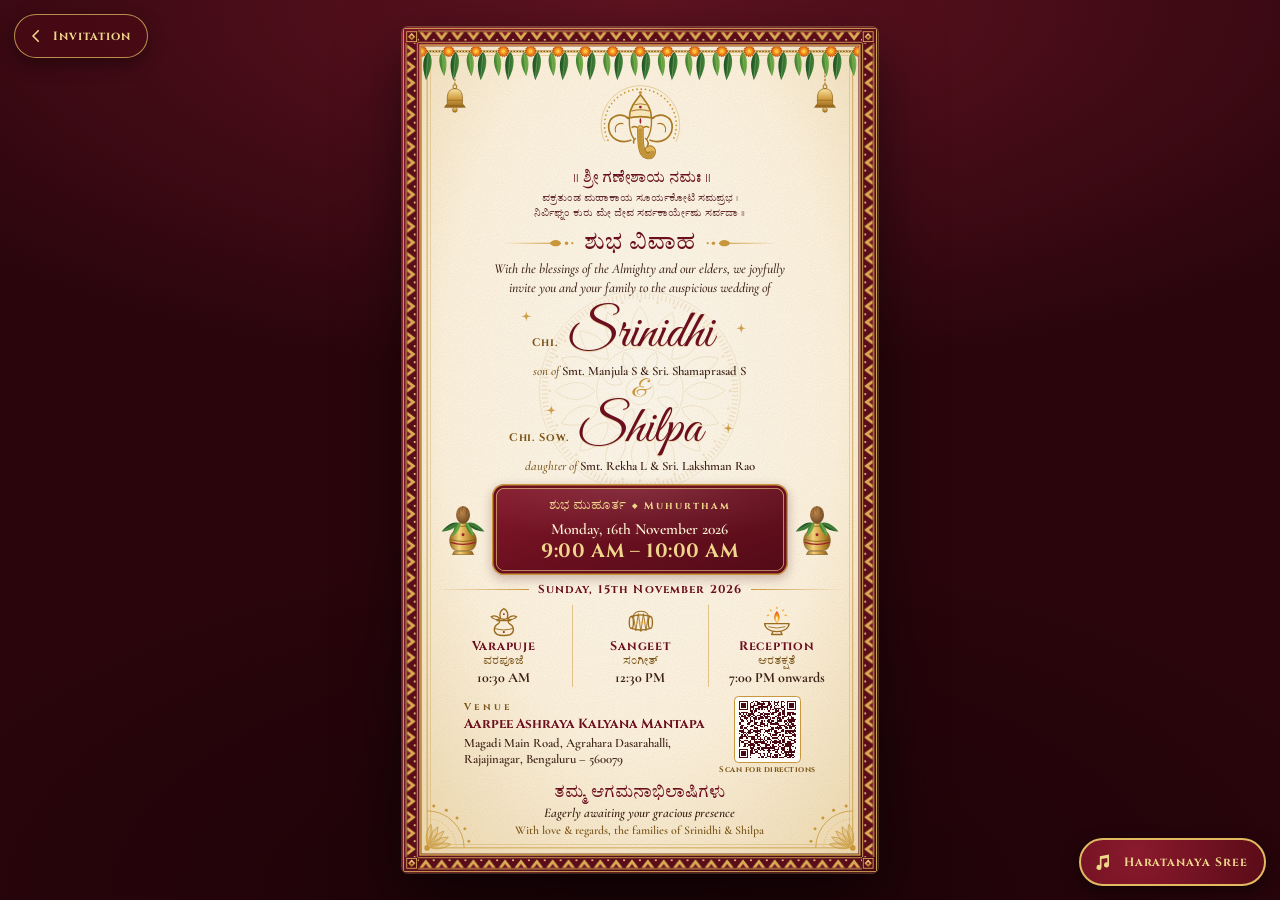
==== card.html @ bb2f0075 "Add public-domain veena background music (Haratanaya Sree) Play Haratanaya Sree (raga Nata), compose" ====
<!DOCTYPE html>
<html lang="en">
<head>
<meta charset="utf-8">
<meta name="viewport" content="width=device-width, initial-scale=1, viewport-fit=cover">
<title>Srinidhi &amp; Shilpa · Wedding Invitation · 16th November 2026</title>
<meta name="description" content="With joy we invite you to the wedding of Srinidhi &amp; Shilpa. Muhurtham: Monday, 16th November 2026, 9:00 AM – 10:00 AM at Aarpee Ashraya Kalyana Mantapa, Rajajinagar, Bengaluru.">
<meta property="og:title" content="Srinidhi &amp; Shilpa · Wedding Invitation">
<meta property="og:description" content="Muhurtham: Monday, 16th November 2026, 9:00 AM – 10:00 AM · Aarpee Ashraya Kalyana Mantapa, Bengaluru">
<meta name="theme-color" content="#4A0A14">
<link rel="preconnect" href="https://fonts.googleapis.com">
<link rel="preconnect" href="https://fonts.gstatic.com" crossorigin>
<link rel="stylesheet" href="https://fonts.googleapis.com/css2?family=Cinzel:wght@500;700&amp;family=Cormorant+Garamond:ital,wght@0,500;0,600;0,700;1,500;1,600&amp;family=Great+Vibes&amp;family=Tiro+Kannada&amp;display=swap">
<script>if (/[?&]export(?:[=&]|$)/.test(location.search)) document.documentElement.classList.add('export');</script>
<style>
:root {
  --maroon: #6B0F1F;
  --maroon-deep: #4A0A14;
  --gold: #C9973A;
  --gold-deep: #7A5418;
  --gold-light: #F0D58C;
  --turmeric: #E8A317;
  --marigold: #EE7F1A;
  --leaf: #2F6B2F;
  --ivory: #FFF8EA;
  --sandal: #F3E2BF;
  --ink: #3B1F14;
  --f-names: "Great Vibes", "Segoe Script", cursive;
  --f-caps: "Cinzel", "Trajan Pro", Georgia, serif;
  --f-body: "Cormorant Garamond", Garamond, Georgia, serif;
  --f-kn: "Tiro Kannada", "Noto Serif Kannada", "Nirmala UI", Tunga, serif;
  /* One artboard unit. The card is designed at 540 x 960 units; cqw resolves against .card. */
  --u: calc(100cqw / 540);
}

*, *::before, *::after { box-sizing: border-box; margin: 0; padding: 0; }

html { background: #2A050C; }

body {
  min-height: 100vh;
  min-height: 100dvh;
  display: grid;
  place-items: center;
  padding: 3vmin;
  background:
    radial-gradient(110% 65% at 50% 0%, rgba(140, 30, 50, .55), transparent 65%),
    radial-gradient(90% 60% at 50% 100%, rgba(20, 2, 6, .7), transparent 70%),
    #2A050C;
  font-family: var(--f-body);
  color: var(--ink);
  -webkit-font-smoothing: antialiased;
  text-rendering: optimizeLegibility;
}

/* Shared SVG defs. Not display:none, which would break gradients and patterns. */
.sprite { position: absolute; width: 0; height: 0; overflow: hidden; }

.card {
  position: relative;
  width: min(600px, 94vw, calc((100vh - 6vmin) * 9 / 16));
  aspect-ratio: 9 / 16;
  container-type: inline-size;
  overflow: hidden;
  border-radius: 6px;
  background: var(--maroon-deep);
  box-shadow: 0 2.5vmin 7vmin rgba(0, 0, 0, .55), 0 0 0 1px rgba(240, 213, 140, .3);
  -webkit-print-color-adjust: exact;
  print-color-adjust: exact;
}
@supports (height: 100dvh) {
  .card { width: min(600px, 94vw, calc((100dvh - 6vmin) * 9 / 16)); }
}

.frame, .deco, .petals { position: absolute; inset: 0; width: 100%; height: 100%; pointer-events: none; }
.frame, .deco { display: block; }

.content {
  position: absolute;
  inset: calc(66 * var(--u)) calc(38 * var(--u)) calc(40 * var(--u));
  display: flex;
  flex-direction: column;
  align-items: center;
  justify-content: space-between;
  text-align: center;
}
.content > * { width: 100%; }
.kn { font-family: var(--f-kn); font-weight: 400; }

/* 1. Invocation */
.ganesha { display: block; width: calc(94 * var(--u)); height: calc(94 * var(--u)); margin: 0 auto; overflow: visible; }
.invoke { font-size: calc(16.5 * var(--u)); line-height: 1.25; color: var(--maroon); margin-top: calc(2 * var(--u)); }
.shloka { font-size: calc(11 * var(--u)); line-height: 1.55; color: var(--maroon-deep); opacity: .85; margin-top: calc(3 * var(--u)); }

/* 2. Title and lead */
.title { display: flex; align-items: center; justify-content: center; gap: calc(10 * var(--u)); font-size: calc(25 * var(--u)); line-height: 1.3; color: var(--maroon); }
.title svg { flex: none; width: calc(84 * var(--u)); height: calc(14 * var(--u)); }
.title svg:last-child { transform: scaleX(-1); }
.lead { font-style: italic; font-weight: 500; font-size: calc(15.5 * var(--u)); line-height: 1.38; max-width: calc(430 * var(--u)); margin: calc(3 * var(--u)) auto 0; text-wrap: balance; }

/* 3. Couple */
.couple { position: relative; padding: calc(2 * var(--u)) 0; }
.mandala { position: absolute; left: 50%; top: 50%; width: calc(236 * var(--u)); height: calc(236 * var(--u)); margin: calc(-118 * var(--u)) 0 0 calc(-118 * var(--u)); opacity: .17; pointer-events: none; }
.names { position: relative; font-family: var(--f-names); font-weight: 400; color: var(--maroon); line-height: 1; }
.names .person { display: block; }
/* Honorific | name | empty column, so each name stays on the card's centre axis */
.names .name-row { display: grid; grid-template-columns: 1fr auto 1fr; align-items: baseline; column-gap: calc(10 * var(--u)); }
.names .hon { justify-self: end; font-family: var(--f-caps); font-weight: 700; font-size: calc(12.5 * var(--u)); letter-spacing: .08em; color: var(--gold-deep); white-space: nowrap; }
.names .name { font-size: calc(60 * var(--u)); text-shadow: 0 calc(1.5 * var(--u)) 0 rgba(201, 151, 58, .35); }
.names .parents { display: block; margin-top: calc(2 * var(--u)); font-family: var(--f-body); font-weight: 600; font-size: calc(14.5 * var(--u)); line-height: 1.3; color: var(--ink); }
.names .rel { font-style: italic; font-weight: 500; color: var(--gold-deep); }
.names .amp { display: block; font-size: calc(30 * var(--u)); line-height: .9; color: var(--gold); }
.sparkle { position: absolute; width: calc(12 * var(--u)); height: calc(12 * var(--u)); fill: var(--gold); opacity: .9; }

/* 4. Muhurtham */
.muhurtham { display: flex; align-items: center; justify-content: center; gap: calc(8 * var(--u)); }
.kalasha { flex: none; width: calc(50 * var(--u)); height: calc(67 * var(--u)); }
.plaque {
  flex: 0 1 calc(336 * var(--u));
  padding: calc(12 * var(--u)) calc(14 * var(--u)) calc(13 * var(--u));
  border-radius: calc(14 * var(--u));
  color: #FFF3D6;
  background:
    radial-gradient(120% 120% at 50% 0%, rgba(255, 255, 255, .12), transparent 55%),
    linear-gradient(160deg, #861A2D, var(--maroon) 45%, #520B17);
  box-shadow:
    inset 0 0 0 calc(1.6 * var(--u)) var(--gold),
    inset 0 0 0 calc(4.5 * var(--u)) var(--maroon),
    inset 0 0 0 calc(5.4 * var(--u)) rgba(240, 213, 140, .8),
    0 calc(4 * var(--u)) calc(12 * var(--u)) rgba(74, 10, 20, .28);
}
.plaque-label { display: flex; align-items: center; justify-content: center; gap: calc(8 * var(--u)); font-family: var(--f-caps); font-weight: 700; font-size: calc(11.5 * var(--u)); letter-spacing: .2em; color: var(--gold-light); }
.plaque-label .kn { font-size: calc(14 * var(--u)); letter-spacing: 0; }
.plaque-label .dot { width: calc(4 * var(--u)); height: calc(4 * var(--u)); background: var(--gold-light); transform: rotate(45deg); }
.plaque-date { font-weight: 600; font-size: calc(17.5 * var(--u)); line-height: 1.2; margin-top: calc(4 * var(--u)); }
.plaque-time { font-family: var(--f-caps); font-weight: 700; font-size: calc(22 * var(--u)); line-height: 1.2; letter-spacing: .03em; color: var(--gold-light); margin-top: calc(1 * var(--u)); }

/* 5. Events on 15th */
.events-date { display: flex; align-items: center; gap: calc(10 * var(--u)); font-family: var(--f-caps); font-weight: 700; font-size: calc(13 * var(--u)); line-height: 1.2; letter-spacing: .1em; color: var(--maroon); }
.events-date::before, .events-date::after { content: ""; flex: 1; height: calc(1 * var(--u)); background: linear-gradient(90deg, transparent, var(--gold)); }
.events-date::after { background: linear-gradient(270deg, transparent, var(--gold)); }
.event-list { list-style: none; display: grid; grid-template-columns: repeat(3, 1fr); margin-top: calc(9 * var(--u)); }
.event { display: flex; flex-direction: column; align-items: center; padding: 0 calc(4 * var(--u)); }
.event + .event { border-left: calc(1 * var(--u)) solid rgba(201, 151, 58, .5); }
.event-icon { width: calc(36 * var(--u)); height: calc(36 * var(--u)); overflow: visible; }
.event-name { font-family: var(--f-caps); font-weight: 700; font-size: calc(14 * var(--u)); line-height: 1.2; letter-spacing: .06em; color: var(--maroon); margin-top: calc(4 * var(--u)); }
.event-kn { font-size: calc(12.5 * var(--u)); line-height: 1.35; color: var(--gold-deep); }
.event-time { font-weight: 700; font-size: calc(16 * var(--u)); line-height: 1.2; color: var(--ink); margin-top: calc(1 * var(--u)); }

/* 6. Venue */
.venue { display: flex; align-items: center; justify-content: center; gap: calc(16 * var(--u)); text-align: left; }
.venue-label { font-family: var(--f-caps); font-weight: 700; font-size: calc(11 * var(--u)); line-height: 1.2; letter-spacing: .32em; color: var(--gold-deep); }
.venue-name { font-family: var(--f-caps); font-weight: 700; font-size: calc(15 * var(--u)); line-height: 1.25; color: var(--maroon); margin-top: calc(3 * var(--u)); }
.venue-address { font-style: normal; font-weight: 600; font-size: calc(14.5 * var(--u)); line-height: 1.32; margin-top: calc(2 * var(--u)); }
.qr { flex: none; display: flex; flex-direction: column; align-items: center; gap: calc(3 * var(--u)); color: var(--gold-deep); text-decoration: none; }
.qr svg { display: block; width: calc(76 * var(--u)); height: calc(76 * var(--u)); padding: calc(4 * var(--u)); background: #FFFDF8; border: calc(1.2 * var(--u)) solid var(--gold); border-radius: calc(5 * var(--u)); }
.qr span { font-family: var(--f-caps); font-weight: 700; font-size: calc(9 * var(--u)); line-height: 1.2; letter-spacing: .06em; }
.qr:focus-visible { outline: calc(2 * var(--u)) solid var(--maroon); outline-offset: calc(3 * var(--u)); border-radius: calc(4 * var(--u)); }

/* 7. Closing */
.closing .kn { font-size: calc(18 * var(--u)); line-height: 1.3; color: var(--maroon); }
.closing .await { font-style: italic; font-weight: 600; font-size: calc(15 * var(--u)); line-height: 1.25; margin-top: calc(1 * var(--u)); }
.closing .from { font-weight: 600; font-size: calc(13.5 * var(--u)); line-height: 1.25; color: var(--gold-deep); margin-top: calc(2 * var(--u)); }

/* Pushpa vrishti: falling petals, visible only while animating */
.petals { overflow: hidden; }
.petals i {
  position: absolute;
  top: 0;
  left: var(--x);
  width: calc(var(--s) * var(--u));
  height: calc(var(--s) * .62 * var(--u));
  border-radius: 70% 30% 70% 30% / 60% 40% 60% 40%;
  background: var(--c);
  opacity: 0;
}
.petals i:nth-child(4n+1) { --c: radial-gradient(circle at 35% 35%, #FFC24A, #EE7F1A 70%); }
.petals i:nth-child(4n+2) { --c: radial-gradient(circle at 35% 35%, #F58A98, #B3172E 75%); }
.petals i:nth-child(4n+3) { --c: radial-gradient(circle at 35% 35%, #FFFFFF, #EADBB8 85%); }
.petals i:nth-child(4n) { --c: radial-gradient(circle at 35% 35%, #FFE07A, #E8A317 75%); }

/* Music: plays audio/haratanaya-sree.mp3; the button stays hidden until the file is found. */
.music {
  position: fixed;
  right: max(14px, env(safe-area-inset-right));
  bottom: max(14px, env(safe-area-inset-bottom));
  z-index: 10;
  display: inline-flex;
  align-items: center;
  justify-content: center;
  gap: 10px;
  min-width: 48px;
  height: 48px;
  padding: 0 16px 0 13px;
  border: 2px solid #E2BA62;
  border-radius: 999px;
  background: radial-gradient(circle at 30% 25%, #8B1A2E, #5A0B17);
  color: var(--gold-light);
  font: 700 12px/1 var(--f-caps);
  letter-spacing: .08em;
  box-shadow: 0 6px 18px rgba(0, 0, 0, .45);
  cursor: pointer;
  -webkit-tap-highlight-color: transparent;
}
.music[hidden] { display: none !important; }
.music:hover { filter: brightness(1.12); }
.music:focus-visible { outline: 3px solid var(--gold-light); outline-offset: 3px; }
.music svg { flex: none; width: 20px; height: 20px; }
.music .eq { display: none; align-items: flex-end; gap: 2px; width: 20px; height: 18px; }
.music .eq i { width: 3px; height: 100%; border-radius: 2px; background: currentColor; transform-origin: bottom; transform: scaleY(.5); }
.music.is-playing svg { display: none; }
.music.is-playing .eq { display: inline-flex; }
.music-label { white-space: nowrap; }
/* Credit for the recording, shown above the button for a few seconds when the song starts */
.music-credit {
  position: fixed;
  right: max(14px, env(safe-area-inset-right));
  bottom: calc(max(14px, env(safe-area-inset-bottom)) + 58px);
  z-index: 10;
  max-width: min(340px, calc(100vw - 28px));
  margin: 0;
  padding: 8px 12px;
  border: 1px solid rgba(226, 186, 98, .55);
  border-radius: 12px;
  background: rgba(42, 5, 12, .94);
  box-shadow: 0 6px 18px rgba(0, 0, 0, .45);
  color: #F3E2BF;
  font: 500 12px/1.45 system-ui, -apple-system, "Segoe UI", Roboto, sans-serif;
  text-align: left;
  opacity: 0;
  visibility: hidden;
  transition: opacity .3s ease, visibility 0s linear .3s;
}
.music-credit.is-shown { opacity: 1; visibility: visible; transition: opacity .3s ease; }
.music-credit a { color: inherit; text-underline-offset: 2px; }

/* Link back to the invitation website (index.html) */
.back {
  position: fixed;
  left: max(14px, env(safe-area-inset-left));
  top: max(14px, env(safe-area-inset-top));
  z-index: 10;
  display: inline-flex;
  align-items: center;
  gap: 8px;
  height: 44px;
  padding: 0 16px 0 12px;
  border: 1.5px solid rgba(226, 186, 98, .75);
  border-radius: 999px;
  background: rgba(74, 10, 20, .72);
  color: var(--gold-light);
  font: 700 12px/1 var(--f-caps);
  letter-spacing: .08em;
  text-decoration: none;
  box-shadow: 0 6px 18px rgba(0, 0, 0, .35);
  -webkit-backdrop-filter: blur(8px);
  backdrop-filter: blur(8px);
}
.back:hover { filter: brightness(1.12); }
.back:focus-visible { outline: 3px solid var(--gold-light); outline-offset: 3px; }
.back svg { width: 18px; height: 18px; }
@media (max-width: 719px) {
  .music { width: 48px; padding: 0; }
  .music-label, .back-label { position: absolute; width: 1px; height: 1px; overflow: hidden; clip-path: inset(50%); }
  .back { width: 44px; padding: 0; justify-content: center; }
}

/* Animations: SVG pieces rotate around their own top (bells, leaves) or base (flame) */
.sway, .bell { transform-box: fill-box; transform-origin: 50% 0; }
.flame { transform-box: fill-box; transform-origin: 50% 100%; }

@media (prefers-reduced-motion: no-preference) {
  .card { animation: card-in 1.2s cubic-bezier(.2, .7, .2, 1) both; }
  .deco { animation: deco-in 1.4s .2s cubic-bezier(.2, .7, .2, 1) both; }
  .content > * { animation: rise 1s cubic-bezier(.2, .7, .2, 1) both; }
  .content > :nth-child(1) { animation-delay: .45s; }
  .content > :nth-child(2) { animation-delay: .6s; }
  .content > :nth-child(3) { animation-delay: .75s; }
  .content > :nth-child(4) { animation-delay: .9s; }
  .content > :nth-child(5) { animation-delay: 1.05s; }
  .content > :nth-child(6) { animation-delay: 1.2s; }
  .content > :nth-child(7) { animation-delay: 1.35s; }
  .sway { animation: sway 3s ease-in-out var(--d, 0s) infinite alternate; }
  .bell { animation: bell 3.4s ease-in-out infinite; }
  .bell-r { animation-delay: -1.7s; }
  .halo { animation: glow 3.2s ease-in-out infinite; }
  .flame { animation: flicker 1.7s ease-in-out infinite; }
  .mandala { animation: spin 160s linear infinite; }
  .sparkle { animation: twinkle 2.8s ease-in-out infinite; }
  .sparkle:nth-of-type(2) { animation-delay: -.7s; }
  .sparkle:nth-of-type(3) { animation-delay: -1.4s; }
  .sparkle:nth-of-type(4) { animation-delay: -2.1s; }
  .petals i { animation: fall var(--t) linear var(--d) infinite; }
  .music { animation: pop-in .6s 1.8s cubic-bezier(.2, .9, .3, 1.3) both; }
  .music.is-playing::before { content: ""; position: absolute; inset: -6px; border: 2px solid rgba(240, 213, 140, .6); border-radius: inherit; animation: ring 1.8s ease-out infinite; }
  .music.is-playing .eq i { animation: eq 1s ease-in-out infinite; }
  .music .eq i:nth-child(2) { animation-delay: -.35s; }
  .music .eq i:nth-child(3) { animation-delay: -.7s; }
  .music .eq i:nth-child(4) { animation-delay: -.2s; }
}
/* Reduced motion (an accessibility setting, also switched on by some battery savers): calmer, not frozen.
   The card fades in, and the garland, bells and sparkles move gently twice and then rest. */
@media (prefers-reduced-motion: reduce) {
  .card { animation: fade-in .8s ease both; }
  .content > * { animation: fade-in .8s ease .3s both; }
  .sway { animation: sway-calm 2.2s ease-in-out calc(var(--d, 0s) * -.12 + .5s) 2; }
  .bell { animation: bell-calm 2.2s ease-in-out .7s 2; }
  .bell-r { animation-delay: 1.1s; }
  .sparkle { animation: glint 2s ease-in-out 1s 2; }
  .sparkle:nth-of-type(even) { animation-delay: 1.5s; }
}

@keyframes fade-in { from { opacity: 0; } }
@keyframes sway-calm { 0%, 100% { transform: rotate(0deg); } 30% { transform: rotate(4deg); } 70% { transform: rotate(-4deg); } }
@keyframes bell-calm { 0%, 100% { transform: rotate(0deg); } 30% { transform: rotate(5deg); } 70% { transform: rotate(-5deg); } }
@keyframes glint { 0%, 100% { opacity: .9; } 50% { opacity: .3; } }
@keyframes card-in { from { opacity: 0; transform: translateY(2.5vmin) scale(.97); } }
@keyframes deco-in { from { opacity: 0; transform: translateY(-3%); } }
@keyframes rise { from { opacity: 0; transform: translateY(calc(14 * var(--u))); } }
@keyframes sway { from { transform: rotate(-6deg); } to { transform: rotate(6deg); } }
@keyframes bell { 0%, 100% { transform: rotate(-7deg); } 50% { transform: rotate(7deg); } }
@keyframes glow { 0%, 100% { opacity: .5; } 50% { opacity: 1; } }
@keyframes flicker {
  0%, 100% { transform: scale(1, 1); opacity: 1; }
  25% { transform: scale(.93, 1.07); }
  50% { transform: scale(1.05, .94); opacity: .88; }
  75% { transform: scale(.97, 1.04); }
}
@keyframes spin { to { transform: rotate(360deg); } }
@keyframes twinkle {
  0%, 100% { transform: scale(.45) rotate(0deg); opacity: .25; }
  50% { transform: scale(1) rotate(45deg); opacity: 1; }
}
@keyframes fall {
  0% { opacity: 0; transform: translate3d(0, -4cqw, 0) rotate(0deg); }
  10% { opacity: .95; }
  50% { transform: translate3d(var(--dx), 86cqw, 0) rotate(210deg); }
  90% { opacity: .9; }
  100% { opacity: 0; transform: translate3d(calc(var(--dx) * -.5), 178cqw, 0) rotate(430deg); }
}
@keyframes pop-in { from { opacity: 0; transform: scale(.6); } }
@keyframes ring { from { opacity: 1; transform: scale(.92); } to { opacity: 0; transform: scale(1.3); } }
@keyframes eq { 0%, 100% { transform: scaleY(.3); } 50% { transform: scaleY(1); } }

/* ?export: the bare 540 x 960 card for screenshots, with no motion, petals or music button */
html.export, html.export body { background: var(--maroon-deep); }
html.export body { display: block; min-height: 0; padding: 0; overflow: hidden; }
html.export .card { width: 540px; border-radius: 0; box-shadow: none; }
html.export *, html.export *::before, html.export *::after { animation: none !important; transition: none !important; }
html.export .petals, html.export .music, html.export .music-credit, html.export .back { display: none !important; }

@page { size: 5.625in 10in; margin: 0; }
@media print {
  html, body { width: 5.625in; height: 10in; overflow: hidden; background: none; }
  body { display: block; min-height: 0; padding: 0; }
  .card { width: 5.625in; border-radius: 0; box-shadow: none; }
  *, *::before, *::after { animation: none !important; transition: none !important; }
  .petals, .music, .music-credit, .back { display: none !important; }
  /* Real paper has its own texture; the simulated grain would only be rasterized into a heavy PDF. */
  .grain { display: none; }
}
</style>
</head>
<body>

<a class="back" href="index.html" title="Back to the invitation website">
  <svg viewBox="0 0 24 24" aria-hidden="true" focusable="false"><path fill="none" stroke="currentColor" stroke-width="2.2" stroke-linecap="round" stroke-linejoin="round" d="M15 5l-7 7 7 7"/></svg>
  <span class="back-label">Invitation</span>
</a>

<svg class="sprite" aria-hidden="true" focusable="false">
  <defs>
    <linearGradient id="g-silk" x1="0" y1="0" x2="1" y2="1">
      <stop offset="0" stop-color="#7E1426"/>
      <stop offset=".5" stop-color="#5C0C1A"/>
      <stop offset="1" stop-color="#430812"/>
    </linearGradient>
    <linearGradient id="g-sheen" x1="0" y1="0" x2="1" y2=".55">
      <stop offset="0" stop-color="#FFFFFF" stop-opacity="0"/>
      <stop offset=".38" stop-color="#FFFFFF" stop-opacity=".07"/>
      <stop offset=".46" stop-color="#FFFFFF" stop-opacity="0"/>
      <stop offset=".62" stop-color="#FFFFFF" stop-opacity=".05"/>
      <stop offset=".7" stop-color="#FFFFFF" stop-opacity="0"/>
    </linearGradient>
    <linearGradient id="g-gold" x1="0" y1="0" x2="0" y2="1">
      <stop offset="0" stop-color="#F7E2A0"/>
      <stop offset=".5" stop-color="#D4A246"/>
      <stop offset="1" stop-color="#9A6B1E"/>
    </linearGradient>
    <radialGradient id="g-paper" cx=".5" cy=".42" r=".75">
      <stop offset="0" stop-color="#FFFBF1"/>
      <stop offset=".6" stop-color="#FFF5E1"/>
      <stop offset="1" stop-color="#F1DDB3"/>
    </radialGradient>
    <linearGradient id="g-leaf" x1="0" y1="0" x2="1" y2="0">
      <stop offset="0" stop-color="#1F5220"/>
      <stop offset=".55" stop-color="#2F6B2F"/>
      <stop offset="1" stop-color="#4E8A3A"/>
    </linearGradient>
    <linearGradient id="g-leaf2" x1="0" y1="0" x2="1" y2="0">
      <stop offset="0" stop-color="#3F7D2E"/>
      <stop offset=".55" stop-color="#5C9A3C"/>
      <stop offset="1" stop-color="#86B552"/>
    </linearGradient>
    <linearGradient id="g-fade" gradientUnits="userSpaceOnUse" x1="1" y1="0" x2="60" y2="0">
      <stop offset="0" stop-color="#C9973A" stop-opacity="0"/>
      <stop offset="1" stop-color="#C9973A"/>
    </linearGradient>
    <radialGradient id="g-flame" cx=".5" cy=".7" r=".6">
      <stop offset="0" stop-color="#FFE38A"/>
      <stop offset=".55" stop-color="#F7A21B"/>
      <stop offset="1" stop-color="#E0561B"/>
    </radialGradient>
    <linearGradient id="g-pot" x1="0" y1="0" x2="1" y2="0">
      <stop offset="0" stop-color="#9A6B1E"/>
      <stop offset=".35" stop-color="#F3D27A"/>
      <stop offset=".6" stop-color="#D4A246"/>
      <stop offset="1" stop-color="#8A5A12"/>
    </linearGradient>
    <radialGradient id="g-coconut" cx=".4" cy=".35" r=".7">
      <stop offset="0" stop-color="#C08A4E"/>
      <stop offset="1" stop-color="#6E4520"/>
    </radialGradient>

    <filter id="grain" x="0" y="0" width="100%" height="100%" color-interpolation-filters="sRGB">
      <feTurbulence type="fractalNoise" baseFrequency=".85" numOctaves="2" seed="7" stitchTiles="stitch"/>
      <feColorMatrix values="0 0 0 0 .42  0 0 0 0 .28  0 0 0 0 .12  .1 0 0 0 0"/>
    </filter>

    <clipPath id="panel-clip" clipPathUnits="userSpaceOnUse">
      <rect x="22" y="22" width="496" height="916"/>
    </clipPath>

    <!-- Zari temple borders: gold triangles point inward from every edge -->
    <pattern id="zari-t" patternUnits="userSpaceOnUse" x="18" y="4" width="18" height="14">
      <rect width="18" height="14" fill="#5B0C19"/>
      <path d="M0 .7H18M0 13.3H18" stroke="#E2BA62" stroke-width=".9"/>
      <path d="M1.6 1.8L9 11.6L16.4 1.8Z" fill="#D9AE52"/>
      <path d="M5.6 1.8L9 6.4L12.4 1.8Z" fill="#7A1426"/>
      <circle cy="10.4" r="1.1" fill="#F0D58C"/>
      <circle cx="18" cy="10.4" r="1.1" fill="#F0D58C"/>
    </pattern>
    <pattern id="zari-b" patternUnits="userSpaceOnUse" x="18" y="942" width="18" height="14">
      <rect width="18" height="14" fill="#5B0C19"/>
      <path d="M0 .7H18M0 13.3H18" stroke="#E2BA62" stroke-width=".9"/>
      <path d="M1.6 12.2L9 2.4L16.4 12.2Z" fill="#D9AE52"/>
      <path d="M5.6 12.2L9 7.6L12.4 12.2Z" fill="#7A1426"/>
      <circle cy="3.6" r="1.1" fill="#F0D58C"/>
      <circle cx="18" cy="3.6" r="1.1" fill="#F0D58C"/>
    </pattern>
    <pattern id="zari-l" patternUnits="userSpaceOnUse" x="4" y="18" width="14" height="18.1176" viewBox="0 0 14 18" preserveAspectRatio="none">
      <rect width="14" height="18" fill="#5B0C19"/>
      <path d="M.7 0V18M13.3 0V18" stroke="#E2BA62" stroke-width=".9"/>
      <path d="M1.8 1.6L11.6 9L1.8 16.4Z" fill="#D9AE52"/>
      <path d="M1.8 5.6L6.4 9L1.8 12.4Z" fill="#7A1426"/>
      <circle cx="10.4" r="1.1" fill="#F0D58C"/>
      <circle cx="10.4" cy="18" r="1.1" fill="#F0D58C"/>
    </pattern>
    <pattern id="zari-r" patternUnits="userSpaceOnUse" x="522" y="18" width="14" height="18.1176" viewBox="0 0 14 18" preserveAspectRatio="none">
      <rect width="14" height="18" fill="#5B0C19"/>
      <path d="M.7 0V18M13.3 0V18" stroke="#E2BA62" stroke-width=".9"/>
      <path d="M12.2 1.6L2.4 9L12.2 16.4Z" fill="#D9AE52"/>
      <path d="M12.2 5.6L7.6 9L12.2 12.4Z" fill="#7A1426"/>
      <circle cx="3.6" r="1.1" fill="#F0D58C"/>
      <circle cx="3.6" cy="18" r="1.1" fill="#F0D58C"/>
    </pattern>

    <g id="rosette">
      <rect x="-5.6" y="-5.6" width="11.2" height="11.2" fill="#5B0C19" stroke="#E2BA62" stroke-width=".9"/>
      <path d="M0-4.2L4.2 0L0 4.2L-4.2 0Z" fill="url(#g-gold)"/>
      <circle r="1.3" fill="#6B0F1F"/>
    </g>

    <g id="leaf">
      <path d="M0 0C5.6 5 6.9 16.5 0 32C-6.9 16.5-5.6 5 0 0Z"/>
      <path d="M0 2.5V29" fill="none" stroke="#C9E3A4" stroke-width=".55" opacity=".6"/>
    </g>

    <g id="marigold">
      <circle r="5.8" fill="#E66F14"/>
      <circle r="5.8" fill="none" stroke="#B9500B" stroke-width="1.4" stroke-dasharray="1.3 .95"/>
      <circle r="4" fill="#F59A26"/>
      <circle r="4" fill="none" stroke="#D96F10" stroke-width="1.1" stroke-dasharray="1 .75"/>
      <circle r="1.9" fill="#FFC93F"/>
    </g>

    <g id="bell">
      <path d="M0 0V37" stroke="#A87822" stroke-width="1.4" stroke-dasharray="3 1.3"/>
      <circle cy="39.2" r="2.2" fill="none" stroke="#A87822" stroke-width="1.2"/>
      <path d="M0 41.5C-5.8 41.5-8.6 45.6-8.6 52.4V58.6L-11.8 62.6H11.8L8.6 58.6V52.4C8.6 45.6 5.8 41.5 0 41.5Z" fill="url(#g-gold)" stroke="#8A5A12" stroke-width=".8"/>
      <path d="M-8.6 54.6H8.6M-10.4 60.8H10.4" stroke="#8A5A12" stroke-width=".7"/>
      <circle cy="65.6" r="2.7" fill="url(#g-gold)" stroke="#8A5A12" stroke-width=".7"/>
    </g>

    <g id="fan">
      <g fill="none" stroke="#C9973A">
        <path d="M0 42A42 42 0 0 0 42 0" stroke-width=".9"/>
        <path d="M0 33A33 33 0 0 0 33 0" stroke-width=".5" stroke-dasharray="1.5 2"/>
      </g>
      <g fill="#C9973A" fill-opacity=".22" stroke="#C9973A" stroke-width=".8">
        <path d="M4 0C9.5-4 18-4.2 27 0C18 4.2 9.5 4 4 0Z" transform="rotate(9)"/>
        <path d="M4 0C9.5-4 18-4.2 27 0C18 4.2 9.5 4 4 0Z" transform="rotate(27)"/>
        <path d="M4 0C9.5-4 18-4.2 27 0C18 4.2 9.5 4 4 0Z" transform="rotate(45)"/>
        <path d="M4 0C9.5-4 18-4.2 27 0C18 4.2 9.5 4 4 0Z" transform="rotate(63)"/>
        <path d="M4 0C9.5-4 18-4.2 27 0C18 4.2 9.5 4 4 0Z" transform="rotate(81)"/>
      </g>
      <g fill="#C9973A">
        <circle cx="47.4" cy="7.5" r="1.7"/>
        <circle cx="42.8" cy="21.8" r="1.7"/>
        <circle cx="33.9" cy="33.9" r="1.7"/>
        <circle cx="21.8" cy="42.8" r="1.7"/>
        <circle cx="7.5" cy="47.4" r="1.7"/>
        <circle r="3.2"/>
      </g>
    </g>

    <symbol id="flourish" viewBox="0 0 90 14">
      <path d="M1 7H60" stroke="url(#g-fade)" stroke-width="1.3"/>
      <path d="M58 7C62 1.8 69 1.8 72 7C69 12.2 62 12.2 58 7Z" fill="#C9973A"/>
      <circle cx="78.5" cy="7" r="2.1" fill="#C9973A"/>
      <circle cx="85.5" cy="7" r="1.3" fill="#C9973A"/>
    </symbol>

    <symbol id="kalasha" viewBox="0 0 60 80">
      <path d="M24 35C24 38 22 39.5 19 41.5C11 46.5 9.5 58 15.5 66C19 70.5 41 70.5 44.5 66C50.5 58 49 46.5 41 41.5C38 39.5 36 38 36 35Z" fill="url(#g-pot)" stroke="#7A5418" stroke-width=".8"/>
      <path d="M12.6 53.5Q30 59 47.4 53.5" fill="none" stroke="#7A5418" stroke-width="1"/>
      <path d="M13.2 57.5Q30 63 46.8 57.5" fill="none" stroke="#9B1B30" stroke-width="1.6"/>
      <circle cx="30" cy="47" r="2" fill="#9B1B30"/>
      <path d="M18 69.5H42L44.5 74H15.5Z" fill="url(#g-pot)" stroke="#7A5418" stroke-width=".8"/>
      <path d="M21.5 31.5H38.5V35.5H21.5Z" fill="url(#g-pot)" stroke="#7A5418" stroke-width=".8"/>
      <use href="#leaf" fill="url(#g-leaf)" transform="translate(23 31) rotate(62) scale(.78)"/>
      <use href="#leaf" fill="url(#g-leaf2)" transform="translate(26 30) rotate(28) scale(.7)"/>
      <use href="#leaf" fill="url(#g-leaf2)" transform="translate(34 30) rotate(-28) scale(.7)"/>
      <use href="#leaf" fill="url(#g-leaf)" transform="translate(37 31) rotate(-62) scale(.78)"/>
      <ellipse cx="30" cy="20" rx="9.5" ry="12" fill="url(#g-coconut)"/>
      <path d="M30 8.5C27.8 12 27.8 15 30 17M26 11C24.5 14 24.6 17 26 19.5M34 11C35.5 14 35.4 17 34 19.5" fill="none" stroke="#4E2E12" stroke-width=".8" opacity=".6"/>
    </symbol>
  </defs>
</svg>

<main class="stage">
  <article class="card" aria-label="Wedding invitation of Srinidhi and Shilpa">

    <svg class="frame" viewBox="0 0 540 960" aria-hidden="true" focusable="false">
      <rect width="540" height="960" fill="url(#g-silk)"/>
      <rect width="540" height="960" fill="url(#g-sheen)"/>
      <rect x="1.5" y="1.5" width="537" height="957" fill="none" stroke="#E2BA62" stroke-width="1"/>
      <rect x="18" y="4" width="504" height="14" fill="url(#zari-t)"/>
      <rect x="18" y="942" width="504" height="14" fill="url(#zari-b)"/>
      <rect x="4" y="18" width="14" height="924" fill="url(#zari-l)"/>
      <rect x="522" y="18" width="14" height="924" fill="url(#zari-r)"/>
      <use href="#rosette" x="11" y="11"/>
      <use href="#rosette" x="529" y="11"/>
      <use href="#rosette" x="11" y="949"/>
      <use href="#rosette" x="529" y="949"/>
      <rect x="20.5" y="20.5" width="499" height="919" fill="none" stroke="#D9AE52" stroke-width="1.6"/>
      <rect x="22" y="22" width="496" height="916" fill="url(#g-paper)"/>
      <rect class="grain" x="22" y="22" width="496" height="916" filter="url(#grain)"/>
      <rect x="28.5" y="28.5" width="483" height="903" fill="none" stroke="#C9973A" stroke-width=".9"/>
      <rect x="32" y="32" width="476" height="896" fill="none" stroke="#C9973A" stroke-width=".45" opacity=".8"/>
      <use href="#fan" transform="translate(28.5 931.5) scale(1 -1)"/>
      <use href="#fan" transform="translate(511.5 931.5) scale(-1 -1)"/>
    </svg>

    <div class="petals" aria-hidden="true">
<!--@PETALS-->
      <i style="--x:4.3%;--s:11.9;--t:15.9s;--d:2.1s;--dx:8.6cqw"></i>
      <i style="--x:44.8%;--s:9.5;--t:16.3s;--d:7.9s;--dx:10.7cqw"></i>
      <i style="--x:70.9%;--s:7.9;--t:18.0s;--d:11.4s;--dx:4.2cqw"></i>
      <i style="--x:17.5%;--s:8.2;--t:14.1s;--d:3.7s;--dx:-3.2cqw"></i>
      <i style="--x:62.1%;--s:10.5;--t:13.3s;--d:10.4s;--dx:-5.9cqw"></i>
      <i style="--x:9.9%;--s:8.8;--t:17.4s;--d:2.9s;--dx:7.5cqw"></i>
      <i style="--x:28.4%;--s:11.4;--t:17.8s;--d:5.5s;--dx:0.1cqw"></i>
      <i style="--x:86.4%;--s:9.4;--t:17.8s;--d:13.8s;--dx:5.0cqw"></i>
      <i style="--x:56.5%;--s:10.3;--t:17.2s;--d:9.3s;--dx:11.9cqw"></i>
      <i style="--x:91.7%;--s:9.5;--t:11.5s;--d:14.9s;--dx:-6.8cqw"></i>
      <i style="--x:24.2%;--s:9.0;--t:16.1s;--d:4.5s;--dx:5.4cqw"></i>
      <i style="--x:40.6%;--s:11.1;--t:12.8s;--d:6.9s;--dx:4.2cqw"></i>
      <i style="--x:51.5%;--s:8.8;--t:13.9s;--d:8.5s;--dx:5.6cqw"></i>
      <i style="--x:76.6%;--s:7.7;--t:12.8s;--d:12.2s;--dx:-1.6cqw"></i>
      <i style="--x:34.2%;--s:9.4;--t:15.7s;--d:6.2s;--dx:4.7cqw"></i>
      <i style="--x:80.3%;--s:10.5;--t:11.9s;--d:13.0s;--dx:3.9cqw"></i>
<!--/@PETALS-->
    </div>

    <svg class="deco" viewBox="0 0 540 960" aria-hidden="true" focusable="false">
      <g transform="translate(60 28.5)"><g class="bell"><use href="#bell"/></g></g>
      <g transform="translate(480 28.5)"><g class="bell bell-r"><use href="#bell"/></g></g>
      <g class="thorana" clip-path="url(#panel-clip)">
<!--@THORANA-->
        <path d="M16 27.5H524" stroke="#7A5418" stroke-width="1.8"/>
        <path d="M16 27.5H524" stroke="#E8C778" stroke-width="1.8" stroke-dasharray="1.8 1.6"/>
        <g transform="translate(30 28.5) rotate(5) scale(1)"><g class="sway" style="--d:-0.00s"><use href="#leaf" fill="url(#g-leaf)"/></g></g>
        <g transform="translate(45.5 28.5) rotate(-5) scale(0.86)"><g class="sway" style="--d:-0.83s"><use href="#leaf" fill="url(#g-leaf2)"/></g></g>
        <g transform="translate(61 28.5) rotate(5) scale(1)"><g class="sway" style="--d:-1.66s"><use href="#leaf" fill="url(#g-leaf)"/></g></g>
        <g transform="translate(76.5 28.5) rotate(-5) scale(0.86)"><g class="sway" style="--d:-2.49s"><use href="#leaf" fill="url(#g-leaf2)"/></g></g>
        <g transform="translate(92 28.5) rotate(5) scale(1)"><g class="sway" style="--d:-3.32s"><use href="#leaf" fill="url(#g-leaf)"/></g></g>
        <g transform="translate(107.5 28.5) rotate(-5) scale(0.86)"><g class="sway" style="--d:-0.55s"><use href="#leaf" fill="url(#g-leaf2)"/></g></g>
        <g transform="translate(123 28.5) rotate(5) scale(1)"><g class="sway" style="--d:-1.38s"><use href="#leaf" fill="url(#g-leaf)"/></g></g>
        <g transform="translate(138.5 28.5) rotate(-5) scale(0.86)"><g class="sway" style="--d:-2.21s"><use href="#leaf" fill="url(#g-leaf2)"/></g></g>
        <g transform="translate(154 28.5) rotate(5) scale(1)"><g class="sway" style="--d:-3.04s"><use href="#leaf" fill="url(#g-leaf)"/></g></g>
        <g transform="translate(169.5 28.5) rotate(-5) scale(0.86)"><g class="sway" style="--d:-0.27s"><use href="#leaf" fill="url(#g-leaf2)"/></g></g>
        <g transform="translate(185 28.5) rotate(5) scale(1)"><g class="sway" style="--d:-1.10s"><use href="#leaf" fill="url(#g-leaf)"/></g></g>
        <g transform="translate(200.5 28.5) rotate(-5) scale(0.86)"><g class="sway" style="--d:-1.93s"><use href="#leaf" fill="url(#g-leaf2)"/></g></g>
        <g transform="translate(216 28.5) rotate(5) scale(1)"><g class="sway" style="--d:-2.76s"><use href="#leaf" fill="url(#g-leaf)"/></g></g>
        <g transform="translate(231.5 28.5) rotate(-5) scale(0.86)"><g class="sway" style="--d:-3.59s"><use href="#leaf" fill="url(#g-leaf2)"/></g></g>
        <g transform="translate(247 28.5) rotate(5) scale(1)"><g class="sway" style="--d:-0.82s"><use href="#leaf" fill="url(#g-leaf)"/></g></g>
        <g transform="translate(262.5 28.5) rotate(-5) scale(0.86)"><g class="sway" style="--d:-1.65s"><use href="#leaf" fill="url(#g-leaf2)"/></g></g>
        <g transform="translate(278 28.5) rotate(5) scale(1)"><g class="sway" style="--d:-2.48s"><use href="#leaf" fill="url(#g-leaf)"/></g></g>
        <g transform="translate(293.5 28.5) rotate(-5) scale(0.86)"><g class="sway" style="--d:-3.31s"><use href="#leaf" fill="url(#g-leaf2)"/></g></g>
        <g transform="translate(309 28.5) rotate(5) scale(1)"><g class="sway" style="--d:-0.54s"><use href="#leaf" fill="url(#g-leaf)"/></g></g>
        <g transform="translate(324.5 28.5) rotate(-5) scale(0.86)"><g class="sway" style="--d:-1.37s"><use href="#leaf" fill="url(#g-leaf2)"/></g></g>
        <g transform="translate(340 28.5) rotate(5) scale(1)"><g class="sway" style="--d:-2.20s"><use href="#leaf" fill="url(#g-leaf)"/></g></g>
        <g transform="translate(355.5 28.5) rotate(-5) scale(0.86)"><g class="sway" style="--d:-3.03s"><use href="#leaf" fill="url(#g-leaf2)"/></g></g>
        <g transform="translate(371 28.5) rotate(5) scale(1)"><g class="sway" style="--d:-0.26s"><use href="#leaf" fill="url(#g-leaf)"/></g></g>
        <g transform="translate(386.5 28.5) rotate(-5) scale(0.86)"><g class="sway" style="--d:-1.09s"><use href="#leaf" fill="url(#g-leaf2)"/></g></g>
        <g transform="translate(402 28.5) rotate(5) scale(1)"><g class="sway" style="--d:-1.92s"><use href="#leaf" fill="url(#g-leaf)"/></g></g>
        <g transform="translate(417.5 28.5) rotate(-5) scale(0.86)"><g class="sway" style="--d:-2.75s"><use href="#leaf" fill="url(#g-leaf2)"/></g></g>
        <g transform="translate(433 28.5) rotate(5) scale(1)"><g class="sway" style="--d:-3.58s"><use href="#leaf" fill="url(#g-leaf)"/></g></g>
        <g transform="translate(448.5 28.5) rotate(-5) scale(0.86)"><g class="sway" style="--d:-0.81s"><use href="#leaf" fill="url(#g-leaf2)"/></g></g>
        <g transform="translate(464 28.5) rotate(5) scale(1)"><g class="sway" style="--d:-1.64s"><use href="#leaf" fill="url(#g-leaf)"/></g></g>
        <g transform="translate(479.5 28.5) rotate(-5) scale(0.86)"><g class="sway" style="--d:-2.47s"><use href="#leaf" fill="url(#g-leaf2)"/></g></g>
        <g transform="translate(495 28.5) rotate(5) scale(1)"><g class="sway" style="--d:-3.30s"><use href="#leaf" fill="url(#g-leaf)"/></g></g>
        <g transform="translate(510.5 28.5) rotate(-5) scale(0.86)"><g class="sway" style="--d:-0.53s"><use href="#leaf" fill="url(#g-leaf2)"/></g></g>
        <use href="#marigold" x="22" y="27.5"/>
        <use href="#marigold" x="53" y="27.5"/>
        <use href="#marigold" x="84" y="27.5"/>
        <use href="#marigold" x="115" y="27.5"/>
        <use href="#marigold" x="146" y="27.5"/>
        <use href="#marigold" x="177" y="27.5"/>
        <use href="#marigold" x="208" y="27.5"/>
        <use href="#marigold" x="239" y="27.5"/>
        <use href="#marigold" x="270" y="27.5"/>
        <use href="#marigold" x="301" y="27.5"/>
        <use href="#marigold" x="332" y="27.5"/>
        <use href="#marigold" x="363" y="27.5"/>
        <use href="#marigold" x="394" y="27.5"/>
        <use href="#marigold" x="425" y="27.5"/>
        <use href="#marigold" x="456" y="27.5"/>
        <use href="#marigold" x="487" y="27.5"/>
        <use href="#marigold" x="518" y="27.5"/>
<!--/@THORANA-->
      </g>
    </svg>

    <div class="content">

      <header class="invocation">
        <svg class="ganesha" viewBox="0 0 120 120" role="img" aria-label="Lord Ganesha">
          <g fill="none" stroke-linecap="round" stroke-linejoin="round">
            <path class="halo" d="M12.9 80A52 52 0 1 1 107.1 80" stroke="#C9973A" stroke-width="2.6" stroke-dasharray="0 6.2"/>
            <path d="M8.3 82A57 57 0 1 1 111.7 82" stroke="#C9973A" stroke-width=".8" opacity=".7"/>
            <g stroke="#A87822" stroke-width="2.4">
              <path d="M44 47C44 34 52 24 60 14C68 24 76 34 76 47" fill="#F6DE9A" fill-opacity=".5"/>
              <path d="M41 48Q60 43.5 79 48"/>
              <path d="M47.5 37.5Q60 34 72.5 37.5" stroke-width="1.5"/>
              <path d="M51.5 28.5Q60 26 68.5 28.5" stroke-width="1.3"/>
              <path d="M44 49C30 38 13 46 14 62C15 77 30 86 46 80"/>
              <path d="M76 49C90 38 107 46 106 62C105 77 90 86 74 80"/>
              <path d="M35 56C27 54 22 60 24 68" stroke-width="1.5"/>
              <path d="M85 56C93 54 98 60 96 68" stroke-width="1.5"/>
              <path d="M44 49C43.5 61 45.5 71 50.5 78" stroke-width="2"/>
              <path d="M76 49C76.5 61 74.5 71 69.5 78" stroke-width="2"/>
              <path d="M48 61.5Q51.5 58.5 55 61.5" stroke-width="2.2"/>
              <path d="M65 61.5Q68.5 58.5 72 61.5" stroke-width="2.2"/>
              <path d="M52.5 77.5C50 80 49.5 82 50.3 84" stroke-width="2.2"/>
              <path d="M67.5 77.5C71.5 81 72 86 69.5 90" stroke-width="2.2"/>
            </g>
            <path d="M60 63C60 77 59.5 88 63 96.5C66.5 104.5 75.5 105 77.5 98.5C79 93.5 74.5 90.5 71 93.5" stroke="#A87822" stroke-width="9.4"/>
            <path d="M60 63C60 77 59.5 88 63 96.5C66.5 104.5 75.5 105 77.5 98.5C79 93.5 74.5 90.5 71 93.5" stroke="#E2B65A" stroke-width="7"/>
            <path d="M60 66C60 77 59.5 88 63 96.5C66.5 104.5 75.5 105 77.5 98.5" stroke="#A87822" stroke-width="7" stroke-dasharray=".9 3.6" opacity=".55"/>
          </g>
          <path d="M60 47.5C61.8 50.5 61.8 53.5 60 56.5C58.2 53.5 58.2 50.5 60 47.5Z" fill="#9B1B30"/>
          <circle cx="60" cy="11" r="2.4" fill="#C9973A"/>
          <circle cx="60" cy="32" r="2" fill="#9B1B30"/>
        </svg>
        <p class="kn invoke" lang="kn">॥ ಶ್ರೀ ಗಣೇಶಾಯ ನಮಃ ॥</p>
        <p class="kn shloka" lang="kn">ವಕ್ರತುಂಡ ಮಹಾಕಾಯ ಸೂರ್ಯಕೋಟಿ ಸಮಪ್ರಭ ।<br>ನಿರ್ವಿಘ್ನಂ ಕುರು ಮೇ ದೇವ ಸರ್ವಕಾರ್ಯೇಷು ಸರ್ವದಾ ॥</p>
      </header>

      <section class="intro">
        <p class="title"><svg aria-hidden="true" focusable="false"><use href="#flourish"/></svg><span class="kn" lang="kn">ಶುಭ ವಿವಾಹ</span><svg aria-hidden="true" focusable="false"><use href="#flourish"/></svg></p>
        <p class="lead">With the blessings of the Almighty and our elders, we joyfully invite you and your family to the auspicious wedding of</p>
      </section>

      <section class="couple">
        <svg class="mandala" viewBox="-120 -120 240 240" aria-hidden="true" focusable="false">
          <defs>
            <path id="m-petal" d="M0-98C13-82 13-64 0-52C-13-64-13-82 0-98Z"/>
            <path id="m-petal-s" d="M0-48C8-40 8-30 0-22C-8-30-8-40 0-48Z"/>
          </defs>
          <g fill="none" stroke="#B8862B" stroke-width="1">
            <circle r="116"/>
            <circle r="110" stroke-width="7" stroke-dasharray="1.4 3.4"/>
            <circle r="50"/>
            <circle r="16"/>
<!--@MANDALA-->
            <use href="#m-petal" transform="rotate(0)"/>
            <use href="#m-petal" transform="rotate(22.5)"/>
            <use href="#m-petal" transform="rotate(45)"/>
            <use href="#m-petal" transform="rotate(67.5)"/>
            <use href="#m-petal" transform="rotate(90)"/>
            <use href="#m-petal" transform="rotate(112.5)"/>
            <use href="#m-petal" transform="rotate(135)"/>
            <use href="#m-petal" transform="rotate(157.5)"/>
            <use href="#m-petal" transform="rotate(180)"/>
            <use href="#m-petal" transform="rotate(202.5)"/>
            <use href="#m-petal" transform="rotate(225)"/>
            <use href="#m-petal" transform="rotate(247.5)"/>
            <use href="#m-petal" transform="rotate(270)"/>
            <use href="#m-petal" transform="rotate(292.5)"/>
            <use href="#m-petal" transform="rotate(315)"/>
            <use href="#m-petal" transform="rotate(337.5)"/>
            <use href="#m-petal-s" transform="rotate(22.5)"/>
            <use href="#m-petal-s" transform="rotate(67.5)"/>
            <use href="#m-petal-s" transform="rotate(112.5)"/>
            <use href="#m-petal-s" transform="rotate(157.5)"/>
            <use href="#m-petal-s" transform="rotate(202.5)"/>
            <use href="#m-petal-s" transform="rotate(247.5)"/>
            <use href="#m-petal-s" transform="rotate(292.5)"/>
            <use href="#m-petal-s" transform="rotate(337.5)"/>
            <circle cx="0.00" cy="-104.00" r="1.6" fill="#B8862B" stroke="none"/>
            <circle cx="20.29" cy="-102.00" r="1.6" fill="#B8862B" stroke="none"/>
            <circle cx="39.80" cy="-96.08" r="1.6" fill="#B8862B" stroke="none"/>
            <circle cx="57.78" cy="-86.47" r="1.6" fill="#B8862B" stroke="none"/>
            <circle cx="73.54" cy="-73.54" r="1.6" fill="#B8862B" stroke="none"/>
            <circle cx="86.47" cy="-57.78" r="1.6" fill="#B8862B" stroke="none"/>
            <circle cx="96.08" cy="-39.80" r="1.6" fill="#B8862B" stroke="none"/>
            <circle cx="102.00" cy="-20.29" r="1.6" fill="#B8862B" stroke="none"/>
            <circle cx="104.00" cy="-0.00" r="1.6" fill="#B8862B" stroke="none"/>
            <circle cx="102.00" cy="20.29" r="1.6" fill="#B8862B" stroke="none"/>
            <circle cx="96.08" cy="39.80" r="1.6" fill="#B8862B" stroke="none"/>
            <circle cx="86.47" cy="57.78" r="1.6" fill="#B8862B" stroke="none"/>
            <circle cx="73.54" cy="73.54" r="1.6" fill="#B8862B" stroke="none"/>
            <circle cx="57.78" cy="86.47" r="1.6" fill="#B8862B" stroke="none"/>
            <circle cx="39.80" cy="96.08" r="1.6" fill="#B8862B" stroke="none"/>
            <circle cx="20.29" cy="102.00" r="1.6" fill="#B8862B" stroke="none"/>
            <circle cx="0.00" cy="104.00" r="1.6" fill="#B8862B" stroke="none"/>
            <circle cx="-20.29" cy="102.00" r="1.6" fill="#B8862B" stroke="none"/>
            <circle cx="-39.80" cy="96.08" r="1.6" fill="#B8862B" stroke="none"/>
            <circle cx="-57.78" cy="86.47" r="1.6" fill="#B8862B" stroke="none"/>
            <circle cx="-73.54" cy="73.54" r="1.6" fill="#B8862B" stroke="none"/>
            <circle cx="-86.47" cy="57.78" r="1.6" fill="#B8862B" stroke="none"/>
            <circle cx="-96.08" cy="39.80" r="1.6" fill="#B8862B" stroke="none"/>
            <circle cx="-102.00" cy="20.29" r="1.6" fill="#B8862B" stroke="none"/>
            <circle cx="-104.00" cy="0.00" r="1.6" fill="#B8862B" stroke="none"/>
            <circle cx="-102.00" cy="-20.29" r="1.6" fill="#B8862B" stroke="none"/>
            <circle cx="-96.08" cy="-39.80" r="1.6" fill="#B8862B" stroke="none"/>
            <circle cx="-86.47" cy="-57.78" r="1.6" fill="#B8862B" stroke="none"/>
            <circle cx="-73.54" cy="-73.54" r="1.6" fill="#B8862B" stroke="none"/>
            <circle cx="-57.78" cy="-86.47" r="1.6" fill="#B8862B" stroke="none"/>
            <circle cx="-39.80" cy="-96.08" r="1.6" fill="#B8862B" stroke="none"/>
            <circle cx="-20.29" cy="-102.00" r="1.6" fill="#B8862B" stroke="none"/>
<!--/@MANDALA-->
          </g>
        </svg>
        <h1 class="names">
          <span class="person">
            <span class="name-row"><span class="hon">Chi.</span> <span class="name">Srinidhi</span></span>
            <span class="parents"><span class="rel">son of</span> Smt. Manjula S &amp; Sri. Shamaprasad S</span>
          </span>
          <span class="amp">&amp;</span>
          <span class="person">
            <span class="name-row"><span class="hon">Chi. Sow.</span> <span class="name">Shilpa</span></span>
            <span class="parents"><span class="rel">daughter of</span> Smt. Rekha L &amp; Sri. Lakshman Rao</span>
          </span>
        </h1>
        <svg class="sparkle" style="left: 21%; top: 3%;" viewBox="-10 -10 20 20" aria-hidden="true" focusable="false"><path d="M0-10C1-2 2-1 10 0C2 1 1 2 0 10C-1 2-2 1-10 0C-2-1-1-2 0-10Z"/></svg>
        <svg class="sparkle" style="right: 24%; top: 10%;" viewBox="-10 -10 20 20" aria-hidden="true" focusable="false"><path d="M0-10C1-2 2-1 10 0C2 1 1 2 0 10C-1 2-2 1-10 0C-2-1-1-2 0-10Z"/></svg>
        <svg class="sparkle" style="left: 27%; top: 58%;" viewBox="-10 -10 20 20" aria-hidden="true" focusable="false"><path d="M0-10C1-2 2-1 10 0C2 1 1 2 0 10C-1 2-2 1-10 0C-2-1-1-2 0-10Z"/></svg>
        <svg class="sparkle" style="right: 27%; top: 69%;" viewBox="-10 -10 20 20" aria-hidden="true" focusable="false"><path d="M0-10C1-2 2-1 10 0C2 1 1 2 0 10C-1 2-2 1-10 0C-2-1-1-2 0-10Z"/></svg>
      </section>

      <section class="muhurtham" aria-label="Muhurtham">
        <svg class="kalasha" aria-hidden="true" focusable="false"><use href="#kalasha"/></svg>
        <div class="plaque">
          <p class="plaque-label"><span class="kn" lang="kn">ಶುಭ ಮುಹೂರ್ತ</span><i class="dot" aria-hidden="true"></i><span>Muhurtham</span></p>
          <p class="plaque-date">Monday, 16th November 2026</p>
          <p class="plaque-time">9:00 AM – 10:00 AM</p>
        </div>
        <svg class="kalasha" aria-hidden="true" focusable="false"><use href="#kalasha"/></svg>
      </section>

      <section class="events" aria-labelledby="events-date">
        <h2 class="events-date" id="events-date">Sunday, 15th November 2026</h2>
        <ul class="event-list">
          <li class="event">
            <svg class="event-icon" viewBox="0 0 40 40" aria-hidden="true" focusable="false">
              <g fill="none" stroke="#9A6B1E" stroke-width="1.7" stroke-linecap="round" stroke-linejoin="round">
                <path d="M20 4.5C24.5 6.5 26 12 24.3 16.3C23.2 18.6 16.8 18.6 15.7 16.3C14 12 15.5 6.5 20 4.5Z"/>
                <path d="M15.5 17.6C11.5 13.6 7 13 4 15C7.5 18.6 11.5 19.2 15.5 17.6ZM24.5 17.6C28.5 13.6 33 13 36 15C32.5 18.6 28.5 19.2 24.5 17.6Z"/>
                <path d="M11.5 19.8H28.5"/>
                <path d="M14.5 19.8C14.5 21.6 15 22.4 13 23.6C6.8 26.8 6.2 34.6 12 37.4C15 38.8 25 38.8 28 37.4C33.8 34.6 33.2 26.8 27 23.6C25 22.4 25.5 21.6 25.5 19.8"/>
                <path d="M8.6 29.6Q20 33.4 31.4 29.6" stroke-width="1.2"/>
              </g>
              <circle cx="20" cy="34.2" r="1.3" fill="#9B1B30"/>
              <circle cx="20" cy="11.5" r="1.2" fill="#9B1B30"/>
            </svg>
            <span class="event-name">Varapuje</span>
            <span class="event-kn kn" lang="kn">ವರಪೂಜೆ</span>
            <span class="event-time">10:30 AM</span>
          </li>
          <li class="event">
            <svg class="event-icon" viewBox="0 0 40 40" aria-hidden="true" focusable="false">
              <g fill="none" stroke="#9A6B1E" stroke-width="1.7" stroke-linecap="round" stroke-linejoin="round">
                <path d="M10.5 13.5C13 6 27 6 29.5 13.5" stroke-width="1.3"/>
                <path d="M8 14.5Q20 10.5 32 14.5M8 29.5Q20 33.5 32 29.5"/>
                <ellipse cx="8" cy="22" rx="2.6" ry="7.5"/>
                <ellipse cx="32" cy="22" rx="2.6" ry="7.5"/>
                <path d="M10.6 13.1L13.6 32.4L16.8 10.9L20 33.5L23.2 10.9L26.4 32.4L29.4 13.1" stroke-width="1.1"/>
              </g>
              <g fill="#E8A317"><circle cx="15.2" cy="22" r="1.1"/><circle cx="18.4" cy="22" r="1.1"/><circle cx="21.6" cy="22" r="1.1"/><circle cx="24.8" cy="22" r="1.1"/></g>
            </svg>
            <span class="event-name">Sangeet</span>
            <span class="event-kn kn" lang="kn">ಸಂಗೀತ್</span>
            <span class="event-time">12:30 PM</span>
          </li>
          <li class="event">
            <svg class="event-icon" viewBox="0 0 40 40" aria-hidden="true" focusable="false">
              <g class="flame">
                <path d="M20 7.5C24.2 12.7 24.8 18.1 20 22.9C15.2 18.1 15.8 12.7 20 7.5Z" fill="url(#g-flame)"/>
                <path d="M20 14C21.7 16.3 21.8 18.7 20 20.9C18.2 18.7 18.3 16.3 20 14Z" fill="#FFF6C2"/>
              </g>
              <g fill="none" stroke="#9A6B1E" stroke-width="1.7" stroke-linecap="round" stroke-linejoin="round">
                <path d="M4.5 23.5H35.5C34.6 29.8 28.4 33.6 20 33.6C11.6 33.6 5.4 29.8 4.5 23.5Z"/>
                <path d="M9.8 27.6Q20 30.6 30.2 27.6" stroke-width="1.1"/>
                <path d="M15 33.6L13.4 37.2H26.6L25 33.6"/>
              </g>
              <path d="M20 2.6V4.4M11.4 6L12.8 7.4M28.6 6L27.2 7.4M7.8 13H9.8M32.2 13H30.2" stroke="#E8A317" stroke-width="1.3" stroke-linecap="round"/>
            </svg>
            <span class="event-name">Reception</span>
            <span class="event-kn kn" lang="kn">ಆರತಕ್ಷತೆ</span>
            <span class="event-time">7:00 PM onwards</span>
          </li>
        </ul>
      </section>

      <section class="venue" aria-label="Venue">
        <div class="venue-text">
          <p class="venue-label">Venue</p>
          <p class="venue-name">Aarpee Ashraya Kalyana Mantapa</p>
          <address class="venue-address">Magadi Main Road, Agrahara Dasarahalli,<br>Rajajinagar, Bengaluru&nbsp;–&nbsp;560079</address>
        </div>
        <a class="qr" href="https://www.google.com/maps/search/?api=1&amp;query=Aarpee+Ashraya+Kalyana+Mantapa+Bengaluru" target="_blank" rel="noopener" aria-label="Open the venue in Google Maps">
<!--@QR-->
          <svg viewBox="0 0 41 41" role="img" aria-label="QR code with Google Maps directions to the venue" shape-rendering="crispEdges"><path fill="none" stroke="#4A0A14" d="M0 0.5h7m3 0h1m1 0h2m2 0h6m1 0h1m1 0h1m2 0h1m1 0h2m2 0h7m-41 1h1m5 0h1m2 0h1m3 0h2m2 0h1m3 0h1m3 0h4m1 0h1m1 0h1m1 0h1m5 0h1m-41 1h1m1 0h3m1 0h1m1 0h1m2 0h1m1 0h6m2 0h2m2 0h1m1 0h1m2 0h1m3 0h1m1 0h3m1 0h1m-41 1h1m1 0h3m1 0h1m1 0h1m1 0h4m2 0h1m3 0h2m1 0h1m2 0h1m1 0h1m1 0h1m1 0h1m1 0h1m1 0h3m1 0h1m-41 1h1m1 0h3m1 0h1m1 0h3m3 0h7m1 0h2m1 0h1m4 0h2m2 0h1m1 0h3m1 0h1m-41 1h1m5 0h1m1 0h1m1 0h1m1 0h3m1 0h1m3 0h1m1 0h1m2 0h5m2 0h1m1 0h1m5 0h1m-41 1h7m1 0h1m1 0h1m1 0h1m1 0h1m1 0h1m1 0h1m1 0h1m1 0h1m1 0h1m1 0h1m1 0h1m1 0h1m1 0h1m1 0h7m-33 1h2m1 0h2m8 0h1m4 0h3m2 0h2m-33 1h1m1 0h5m2 0h1m1 0h1m2 0h1m2 0h1m4 0h1m1 0h3m2 0h1m1 0h2m1 0h5m-39 1h2m1 0h1m1 0h1m1 0h4m4 0h2m1 0h4m1 0h2m3 0h2m1 0h2m1 0h3m1 0h3m-39 1h1m1 0h1m1 0h3m1 0h2m1 0h3m1 0h2m1 0h1m6 0h3m2 0h1m1 0h1m1 0h1m-37 1h1m1 0h3m2 0h1m1 0h1m2 0h1m2 0h2m1 0h4m4 0h1m1 0h1m2 0h3m3 0h1m-37 1h1m2 0h3m1 0h1m1 0h3m1 0h4m1 0h2m1 0h1m1 0h2m1 0h3m1 0h1m3 0h1m1 0h2m-38 1h2m2 0h1m2 0h1m2 0h2m1 0h1m6 0h2m4 0h1m1 0h2m3 0h7m-39 1h2m2 0h1m1 0h2m1 0h1m4 0h1m1 0h1m1 0h2m1 0h2m2 0h4m1 0h2m1 0h5m-40 1h2m5 0h2m2 0h3m1 0h2m4 0h3m2 0h2m4 0h1m1 0h1m1 0h2m-38 1h2m4 0h2m3 0h2m2 0h4m1 0h1m1 0h7m4 0h1m1 0h1m1 0h2m-37 1h2m5 0h2m2 0h3m2 0h3m7 0h5m1 0h3m1 0h3m-40 1h2m3 0h1m1 0h2m1 0h1m3 0h2m1 0h1m1 0h1m1 0h1m4 0h1m1 0h1m2 0h2m2 0h4m-39 1h2m1 0h2m5 0h3m9 0h2m1 0h5m2 0h2m1 0h2m2 0h1m-38 1h1m2 0h1m1 0h2m3 0h1m1 0h2m1 0h1m2 0h4m3 0h1m2 0h1m7 0h1m-40 1h4m3 0h2m1 0h6m3 0h3m1 0h1m1 0h2m3 0h2m1 0h8m-39 1h3m1 0h4m2 0h2m1 0h1m2 0h1m1 0h1m4 0h5m3 0h1m1 0h2m1 0h1m-39 1h1m2 0h1m1 0h1m1 0h2m4 0h2m6 0h2m3 0h2m5 0h2m1 0h2m1 0h1m-38 1h1m1 0h1m1 0h1m5 0h2m1 0h1m1 0h1m4 0h1m1 0h3m2 0h1m1 0h1m6 0h3m-40 1h5m1 0h5m1 0h2m4 0h1m3 0h1m4 0h1m2 0h1m1 0h5m1 0h2m-41 1h3m2 0h2m2 0h3m1 0h1m1 0h1m2 0h1m1 0h2m2 0h4m2 0h1m1 0h1m2 0h1m-36 1h1m8 0h4m1 0h3m1 0h1m1 0h3m5 0h1m2 0h2m3 0h2m1 0h2m-41 1h2m2 0h3m1 0h1m2 0h1m3 0h1m1 0h1m1 0h1m3 0h1m1 0h2m2 0h1m1 0h2m4 0h3m-40 1h1m1 0h2m3 0h2m2 0h8m1 0h1m1 0h1m1 0h6m1 0h2m1 0h3m2 0h2m-41 1h1m3 0h3m1 0h3m1 0h2m2 0h4m2 0h1m2 0h2m2 0h2m2 0h6m-39 1h1m3 0h1m2 0h5m1 0h2m4 0h3m2 0h1m3 0h1m2 0h1m1 0h5m-38 1h1m2 0h2m1 0h1m1 0h1m1 0h2m3 0h1m3 0h1m2 0h1m1 0h3m2 0h1m2 0h5m1 0h1m-31 1h3m2 0h2m1 0h10m2 0h1m1 0h3m3 0h1m3 0h1m-41 1h7m2 0h1m1 0h2m1 0h1m1 0h2m3 0h1m3 0h4m1 0h3m1 0h1m1 0h2m-38 1h1m5 0h1m1 0h2m1 0h1m1 0h1m1 0h1m1 0h2m1 0h3m1 0h2m1 0h1m3 0h2m3 0h2m1 0h1m-40 1h1m1 0h3m1 0h1m1 0h2m2 0h2m7 0h1m4 0h2m2 0h1m1 0h8m-40 1h1m1 0h3m1 0h1m1 0h4m2 0h2m1 0h2m1 0h1m1 0h2m4 0h1m2 0h1m1 0h1m1 0h1m1 0h1m-38 1h1m1 0h3m1 0h1m1 0h1m6 0h1m2 0h1m1 0h1m1 0h1m2 0h3m1 0h1m3 0h6m-39 1h1m5 0h1m9 0h2m2 0h3m1 0h1m1 0h2m4 0h2m2 0h2m1 0h1m-40 1h7m1 0h1m5 0h1m1 0h2m1 0h1m2 0h1m1 0h4m1 0h3m2 0h3m1 0h1"/></svg>
<!--/@QR-->
          <span>Scan for directions</span>
        </a>
      </section>

      <footer class="closing">
        <p class="kn" lang="kn">ತಮ್ಮ ಆಗಮನಾಭಿಲಾಷಿಗಳು</p>
        <p class="await">Eagerly awaiting your gracious presence</p>
        <p class="from">With love &amp; regards, the families of Srinidhi &amp; Shilpa</p>
      </footer>

    </div>
  </article>
</main>

<button class="music" id="music" type="button" aria-pressed="false" aria-label="Play music: Haratanaya Sree" title="Play music: Haratanaya Sree" hidden>
  <svg viewBox="0 0 24 24" aria-hidden="true" focusable="false"><path fill="currentColor" d="M9 18.5a3 3 0 1 1-2-2.83V5.2l11-2.2v12.5a3 3 0 1 1-2-2.83V7.06L9 8.46z"/></svg>
  <span class="eq" aria-hidden="true"><i></i><i></i><i></i><i></i></span>
  <span class="music-label">Haratanaya Sree</span>
</button>
<p class="music-credit" id="music-credit"><i>Haratanaya Sree</i> by Veena&nbsp;Raja&nbsp;Rao · veena: Veena&nbsp;Kinhal · public domain (<a href="https://archive.org/details/VeenaKinhalTributeToVeenaRajaRao" target="_blank" rel="noopener">Internet&nbsp;Archive</a>)</p>
<!-- Background music: "Haratanaya Sree" (raga Nata) by Veena Raja Rao, played on the veena by Veena Kinhal (2009),
     public domain: https://archive.org/details/VeenaKinhalTributeToVeenaRajaRao (never take audio from YouTube).
     It starts at data-play-from seconds (4.6, after a near-silent lead-in) and, on reaching data-play-to (266.5, once
     the last note has rung out, skipping the silent ending), goes back there. Until the file is found, the button
     stays hidden. For another recording, update src, both data-play-* values and the credit above. -->
<audio id="bgm" src="audio/haratanaya-sree.mp3" preload="metadata" loop data-play-from="4.6" data-play-to="266.5"></audio>

<script>
(function () {
  var btn = document.getElementById('music');
  var audio = document.getElementById('bgm');
  var credit = document.getElementById('music-credit');
  if (!btn || !audio || document.documentElement.classList.contains('export')) return;

  var song = 'Haratanaya Sree';
  // The song starts at data-play-from seconds, skipping the recording's quiet lead-in. On reaching
  // data-play-to seconds (once the last note has rung out) or the end of the file, it goes back there.
  var startAt = parseFloat(audio.getAttribute('data-play-from')) || 0;
  var endAt = parseFloat(audio.getAttribute('data-play-to')) || 0;
  var loopByHand = startAt > 0 || endAt > 0;
  var on = false;
  var fadingOut = false;
  var timer;
  var creditTimer;

  function showCredit(show) {
    clearTimeout(creditTimer);
    credit.classList.toggle('is-shown', show);
    if (show) creditTimer = setTimeout(function () { credit.classList.remove('is-shown'); }, 6000);
  }

  function render() {
    var text = (on ? 'Pause' : 'Play') + ' music: ' + song;
    btn.classList.toggle('is-playing', on);
    btn.setAttribute('aria-pressed', on ? 'true' : 'false');
    btn.setAttribute('aria-label', text);
    btn.title = text;
  }

  // Volume is read-only on iOS; there the fade is skipped and playback still works.
  function fadeTo(target, ms, done) {
    clearInterval(timer);
    var from = audio.volume;
    var start = Date.now();
    timer = setInterval(function () {
      var k = Math.min(1, (Date.now() - start) / ms);
      audio.volume = from + (target - from) * k;
      if (k === 1) {
        clearInterval(timer);
        if (done) done();
      }
    }, 40);
  }

  // data-play-from is ignored if the file is too short for it, and data-play-to if the file ends before it.
  // Before the metadata loads (iOS), setting currentTime sets the position the browser starts from once it does.
  function startPos() { return startAt > 0 && !(audio.duration <= startAt + 1) ? startAt : 0; }
  function endPos() { return endAt > startPos() + 1 && !(audio.duration < endAt) ? endAt : 0; }
  function toStart() {
    if (audio.currentTime < startPos()) {
      try { audio.currentTime = startPos(); } catch (e) {}
    }
  }

  // The button stays hidden until the file is found. iOS never preloads media, so also ask the server.
  function reveal() { btn.hidden = false; }
  audio.addEventListener('loadedmetadata', function () {
    reveal();
    if (on) toStart();
  });
  if (audio.readyState > 0) reveal();
  if (/^https?:$/.test(location.protocol) && window.fetch) {
    fetch(audio.currentSrc || audio.src, { method: 'HEAD', cache: 'no-store' })
      .then(function (r) { if (r.ok) reveal(); })
      .catch(function () {});
  }

  audio.addEventListener('error', function () {
    on = false;
    render();
    showCredit(false);
    btn.hidden = true;
  });

  // The end of the file also fires 'pause'; the button stays on because 'ended' starts the next pass.
  audio.addEventListener('pause', function () {
    if (on && !fadingOut && !(audio.ended && loopByHand)) {
      on = false;
      render();
    }
  });

  if (loopByHand) {
    audio.loop = false; // the native loop would restart at 0:00, after the silent ending
    audio.addEventListener('ended', function () {
      if (!on) return;
      audio.currentTime = startPos();
      var played = audio.play();
      if (played && played.catch) {
        played.catch(function () {
          on = false;
          render();
        });
      }
    });
    // timeupdate fires about every 250 ms, so the jump lands within a quarter second of data-play-to.
    audio.addEventListener('timeupdate', function () {
      if (on && endPos() && audio.currentTime >= endPos()) audio.currentTime = startPos();
    });
  }

  btn.addEventListener('click', function () {
    on = !on;
    render();
    showCredit(on);
    if (on) {
      fadingOut = false;
      if (audio.paused) audio.volume = 0;
      toStart();
      var played = audio.play();
      if (played && played.catch) {
        played.catch(function () {
          on = false;
          render();
          showCredit(false);
        });
      }
      fadeTo(0.8, 1500);
    } else {
      fadingOut = true;
      fadeTo(0, 500, function () {
        audio.pause();
        fadingOut = false;
      });
    }
  });
})();
</script>
</body>
</html>
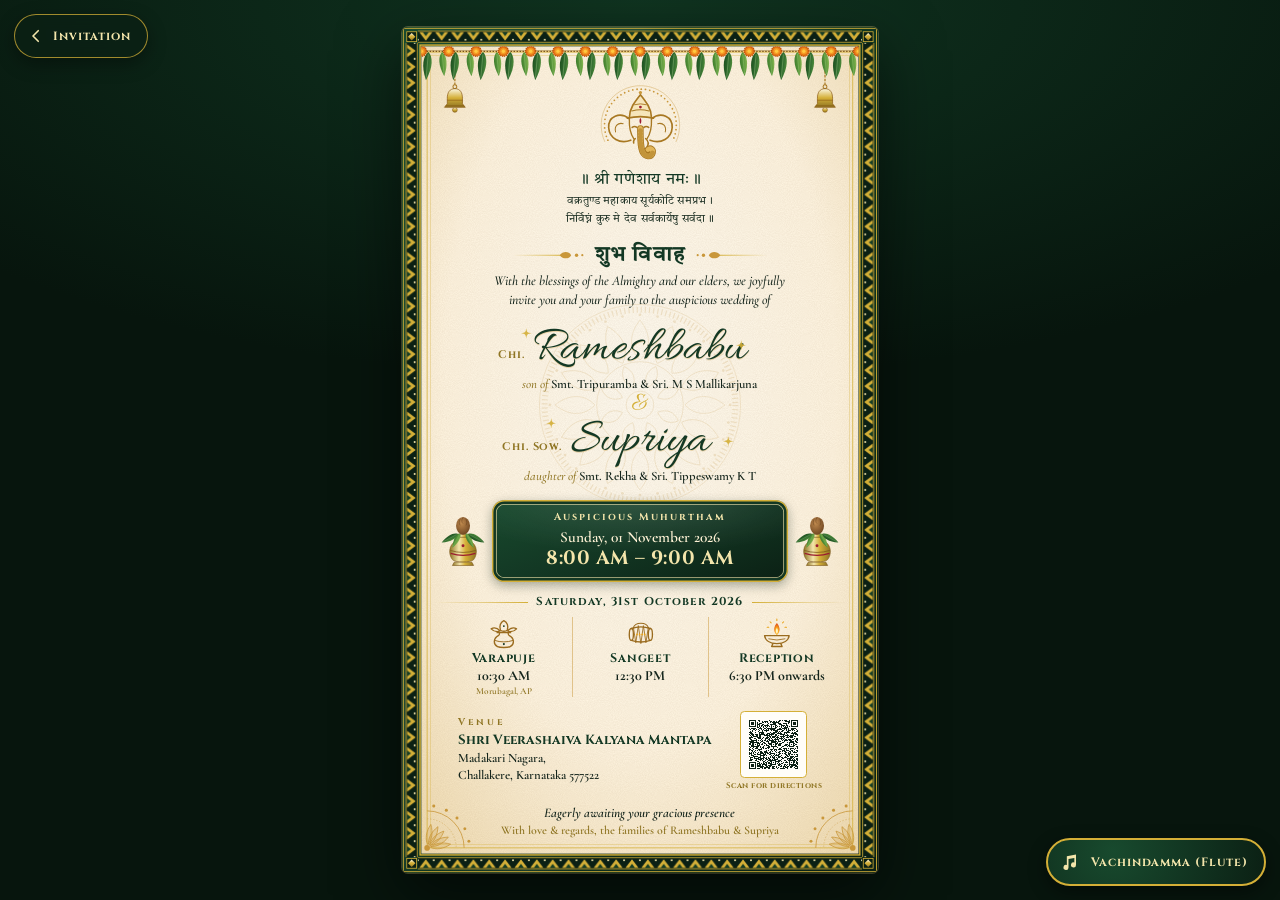
==== commit cc52760a: "Customize wedding invitation for Rameshbabu & Supriya" ====
--- a/card.html
+++ b/card.html
@@ -3,39 +3,45 @@
 <head>
 <meta charset="utf-8">
 <meta name="viewport" content="width=device-width, initial-scale=1, viewport-fit=cover">
-<title>Srinidhi &amp; Shilpa · Wedding Invitation · 16th November 2026</title>
-<meta name="description" content="With joy we invite you to the wedding of Srinidhi &amp; Shilpa. Muhurtham: Monday, 16th November 2026, 9:00 AM – 10:00 AM at Aarpee Ashraya Kalyana Mantapa, Rajajinagar, Bengaluru.">
-<meta property="og:title" content="Srinidhi &amp; Shilpa · Wedding Invitation">
-<meta property="og:description" content="Muhurtham: Monday, 16th November 2026, 9:00 AM – 10:00 AM · Aarpee Ashraya Kalyana Mantapa, Bengaluru">
-<meta name="theme-color" content="#4A0A14">
+<title>Rameshbabu &amp; Supriya · Wedding Invitation · Sunday, 01 November 2026</title>
+<meta name="description" content="With joy we invite you to the wedding of Rameshbabu &amp; Supriya. Muhurtham: Sunday, 01 November 2026, 8:00 AM – 9:00 AM at Shri Veerashaiva Kalyana Mantapa, Madakari Nagara, Challakere.">
+<meta property="og:title" content="Rameshbabu &amp; Supriya · Wedding Invitation">
+<meta property="og:description" content="Muhurtham: Sunday, 01 November 2026, 8:00 AM – 9:00 AM · Shri Veerashaiva Kalyana Mantapa, Challakere">
+<meta name="theme-color" content="#0B2014">
 <link rel="preconnect" href="https://fonts.googleapis.com">
 <link rel="preconnect" href="https://fonts.gstatic.com" crossorigin>
-<link rel="stylesheet" href="https://fonts.googleapis.com/css2?family=Cinzel:wght@500;700&amp;family=Cormorant+Garamond:ital,wght@0,500;0,600;0,700;1,500;1,600&amp;family=Great+Vibes&amp;family=Tiro+Kannada&amp;display=swap">
-<script>if (/[?&]export(?:[=&]|$)/.test(location.search)) document.documentElement.classList.add('export');</script>
+<link rel="stylesheet" href="https://fonts.googleapis.com/css2?family=Allura&amp;family=Cinzel:wght@500;600;700&amp;family=Cormorant+Garamond:ital,wght@0,500;0,600;0,700;1,500;1,600&amp;family=Noto+Serif+Devanagari:wght@400;600;700&amp;family=Parisienne&amp;family=Playfair+Display:ital,wght@1,600&amp;family=Tiro+Devanagari+Sanskrit:ital@0;1&amp;display=swap">
+<script>
+(function (html) {
+  if (/[?&]export(?:[=&]|$)/.test(location.search)) html.classList.add('export');
+  if (/[?&]lang=en(?:&|$)/.test(location.search)) html.classList.add('lang-en');
+})(document.documentElement);
+</script>
 <style>
 :root {
-  --maroon: #6B0F1F;
-  --maroon-deep: #4A0A14;
-  --gold: #C9973A;
-  --gold-deep: #7A5418;
-  --gold-light: #F0D58C;
-  --turmeric: #E8A317;
+  --maroon: #133824;
+  --maroon-deep: #0B2014;
+  --gold: #D4AF37;
+  --gold-deep: #8F7523;
+  --gold-light: #F3E5AB;
+  --turmeric: #E5B83B;
   --marigold: #EE7F1A;
   --leaf: #2F6B2F;
-  --ivory: #FFF8EA;
-  --sandal: #F3E2BF;
-  --ink: #3B1F14;
-  --f-names: "Great Vibes", "Segoe Script", cursive;
-  --f-caps: "Cinzel", "Trajan Pro", Georgia, serif;
+  --ivory: #FDFBF7;
+  --sandal: #EFE9DC;
+  --ink: #14241B;
+  --f-names: "Allura", "Parisienne", "Playfair Display", cursive;
+  --f-caps: "Cinzel", "Marcellus", Georgia, serif;
   --f-body: "Cormorant Garamond", Garamond, Georgia, serif;
   --f-kn: "Tiro Kannada", "Noto Serif Kannada", "Nirmala UI", Tunga, serif;
+  --f-deva: "Tiro Devanagari Sanskrit", "Noto Serif Devanagari", "Noto Sans Devanagari", serif;
   /* One artboard unit. The card is designed at 540 x 960 units; cqw resolves against .card. */
   --u: calc(100cqw / 540);
 }
 
 *, *::before, *::after { box-sizing: border-box; margin: 0; padding: 0; }
 
-html { background: #2A050C; }
+html { background: #07150D; }
 
 body {
   min-height: 100vh;
@@ -44,9 +50,9 @@
   place-items: center;
   padding: 3vmin;
   background:
-    radial-gradient(110% 65% at 50% 0%, rgba(140, 30, 50, .55), transparent 65%),
-    radial-gradient(90% 60% at 50% 100%, rgba(20, 2, 6, .7), transparent 70%),
-    #2A050C;
+    radial-gradient(110% 65% at 50% 0%, rgba(20, 68, 42, .65), transparent 65%),
+    radial-gradient(90% 60% at 50% 100%, rgba(7, 21, 13, .8), transparent 70%),
+    #07150D;
   font-family: var(--f-body);
   color: var(--ink);
   -webkit-font-smoothing: antialiased;
@@ -89,11 +95,11 @@
 
 /* 1. Invocation */
 .ganesha { display: block; width: calc(94 * var(--u)); height: calc(94 * var(--u)); margin: 0 auto; overflow: visible; }
-.invoke { font-size: calc(16.5 * var(--u)); line-height: 1.25; color: var(--maroon); margin-top: calc(2 * var(--u)); }
-.shloka { font-size: calc(11 * var(--u)); line-height: 1.55; color: var(--maroon-deep); opacity: .85; margin-top: calc(3 * var(--u)); }
+.invoke { font-family: var(--f-deva); font-size: calc(18 * var(--u)); line-height: 1.3; color: var(--maroon); margin-top: calc(2 * var(--u)); letter-spacing: .04em; }
+.shloka { font-family: var(--f-deva); font-size: calc(12.5 * var(--u)); line-height: 1.6; color: var(--maroon-deep); opacity: .9; margin-top: calc(3 * var(--u)); letter-spacing: .02em; font-style: normal; }
 
 /* 2. Title and lead */
-.title { display: flex; align-items: center; justify-content: center; gap: calc(10 * var(--u)); font-size: calc(25 * var(--u)); line-height: 1.3; color: var(--maroon); }
+.title { display: flex; align-items: center; justify-content: center; gap: calc(10 * var(--u)); font-family: var(--f-deva); font-size: calc(24 * var(--u)); font-weight: 600; line-height: 1.3; color: var(--maroon); letter-spacing: .06em; }
 .title svg { flex: none; width: calc(84 * var(--u)); height: calc(14 * var(--u)); }
 .title svg:last-child { transform: scaleX(-1); }
 .lead { font-style: italic; font-weight: 500; font-size: calc(15.5 * var(--u)); line-height: 1.38; max-width: calc(430 * var(--u)); margin: calc(3 * var(--u)) auto 0; text-wrap: balance; }
@@ -106,7 +112,7 @@
 /* Honorific | name | empty column, so each name stays on the card's centre axis */
 .names .name-row { display: grid; grid-template-columns: 1fr auto 1fr; align-items: baseline; column-gap: calc(10 * var(--u)); }
 .names .hon { justify-self: end; font-family: var(--f-caps); font-weight: 700; font-size: calc(12.5 * var(--u)); letter-spacing: .08em; color: var(--gold-deep); white-space: nowrap; }
-.names .name { font-size: calc(60 * var(--u)); text-shadow: 0 calc(1.5 * var(--u)) 0 rgba(201, 151, 58, .35); }
+.names .name { font-size: calc(56 * var(--u)); text-shadow: 0 calc(1.5 * var(--u)) 0 rgba(201, 151, 58, .35); }
 .names .parents { display: block; margin-top: calc(2 * var(--u)); font-family: var(--f-body); font-weight: 600; font-size: calc(14.5 * var(--u)); line-height: 1.3; color: var(--ink); }
 .names .rel { font-style: italic; font-weight: 500; color: var(--gold-deep); }
 .names .amp { display: block; font-size: calc(30 * var(--u)); line-height: .9; color: var(--gold); }
@@ -122,12 +128,12 @@
   color: #FFF3D6;
   background:
     radial-gradient(120% 120% at 50% 0%, rgba(255, 255, 255, .12), transparent 55%),
-    linear-gradient(160deg, #861A2D, var(--maroon) 45%, #520B17);
+    linear-gradient(160deg, #184A2E, var(--maroon) 45%, #0B2014);
   box-shadow:
     inset 0 0 0 calc(1.6 * var(--u)) var(--gold),
     inset 0 0 0 calc(4.5 * var(--u)) var(--maroon),
-    inset 0 0 0 calc(5.4 * var(--u)) rgba(240, 213, 140, .8),
-    0 calc(4 * var(--u)) calc(12 * var(--u)) rgba(74, 10, 20, .28);
+    inset 0 0 0 calc(5.4 * var(--u)) rgba(243, 229, 171, .8),
+    0 calc(4 * var(--u)) calc(12 * var(--u)) rgba(11, 32, 20, .35);
 }
 .plaque-label { display: flex; align-items: center; justify-content: center; gap: calc(8 * var(--u)); font-family: var(--f-caps); font-weight: 700; font-size: calc(11.5 * var(--u)); letter-spacing: .2em; color: var(--gold-light); }
 .plaque-label .kn { font-size: calc(14 * var(--u)); letter-spacing: 0; }
@@ -144,8 +150,8 @@
 .event + .event { border-left: calc(1 * var(--u)) solid rgba(201, 151, 58, .5); }
 .event-icon { width: calc(36 * var(--u)); height: calc(36 * var(--u)); overflow: visible; }
 .event-name { font-family: var(--f-caps); font-weight: 700; font-size: calc(14 * var(--u)); line-height: 1.2; letter-spacing: .06em; color: var(--maroon); margin-top: calc(4 * var(--u)); }
-.event-kn { font-size: calc(12.5 * var(--u)); line-height: 1.35; color: var(--gold-deep); }
 .event-time { font-weight: 700; font-size: calc(16 * var(--u)); line-height: 1.2; color: var(--ink); margin-top: calc(1 * var(--u)); }
+.event-loc { font-size: calc(10.5 * var(--u)); line-height: 1.2; font-weight: 600; color: var(--gold-deep); margin-top: calc(1.5 * var(--u)); text-align: center; }
 
 /* 6. Venue */
 .venue { display: flex; align-items: center; justify-content: center; gap: calc(16 * var(--u)); text-align: left; }
@@ -161,6 +167,17 @@
 .closing .kn { font-size: calc(18 * var(--u)); line-height: 1.3; color: var(--maroon); }
 .closing .await { font-style: italic; font-weight: 600; font-size: calc(15 * var(--u)); line-height: 1.25; margin-top: calc(1 * var(--u)); }
 .closing .from { font-weight: 600; font-size: calc(13.5 * var(--u)); line-height: 1.25; color: var(--gold-deep); margin-top: calc(2 * var(--u)); }
+
+/* ?lang=en: the English card. The invocation, shloka and title appear in English letters; the other Kannada lines
+   are left out, and the English closing line takes the sign-off's place. */
+html:not(.lang-en) .en-only, html.lang-en .kn { display: none !important; }
+.danda { font-family: var(--f-kn); font-style: normal; font-weight: 400; letter-spacing: 0; }
+.invoke-en { font-family: var(--f-caps); font-weight: 700; font-size: calc(14 * var(--u)); letter-spacing: .08em; }
+.invoke-en .danda { font-size: 1.3em; line-height: 0; }
+.shloka-en { font-style: italic; font-weight: 600; font-size: calc(13 * var(--u)); line-height: 1.4; }
+.title-en { font-family: var(--f-caps); font-weight: 700; font-size: calc(19 * var(--u)); letter-spacing: .12em; margin-right: -.12em; }
+html.lang-en .plaque-label span { margin-right: -.2em; }
+html.lang-en .closing .await { font-size: calc(18 * var(--u)); color: var(--maroon); }
 
 /* Pushpa vrishti: falling petals, visible only while animating */
 .petals { overflow: hidden; }
@@ -179,7 +196,7 @@
 .petals i:nth-child(4n+3) { --c: radial-gradient(circle at 35% 35%, #FFFFFF, #EADBB8 85%); }
 .petals i:nth-child(4n) { --c: radial-gradient(circle at 35% 35%, #FFE07A, #E8A317 75%); }
 
-/* Music: plays audio/haratanaya-sree.mp3; the button stays hidden until the file is found. */
+/* Music: plays audio/vachindamma.mp3; the button stays hidden until the file is found. */
 .music {
   position: fixed;
   right: max(14px, env(safe-area-inset-right));
@@ -192,9 +209,9 @@
   min-width: 48px;
   height: 48px;
   padding: 0 16px 0 13px;
-  border: 2px solid #E2BA62;
+  border: 2px solid var(--gold);
   border-radius: 999px;
-  background: radial-gradient(circle at 30% 25%, #8B1A2E, #5A0B17);
+  background: radial-gradient(circle at 30% 25%, #184A2E, #0B2014);
   color: var(--gold-light);
   font: 700 12px/1 var(--f-caps);
   letter-spacing: .08em;
@@ -211,28 +228,6 @@
 .music.is-playing svg { display: none; }
 .music.is-playing .eq { display: inline-flex; }
 .music-label { white-space: nowrap; }
-/* Credit for the recording, shown above the button for a few seconds when the song starts */
-.music-credit {
-  position: fixed;
-  right: max(14px, env(safe-area-inset-right));
-  bottom: calc(max(14px, env(safe-area-inset-bottom)) + 58px);
-  z-index: 10;
-  max-width: min(340px, calc(100vw - 28px));
-  margin: 0;
-  padding: 8px 12px;
-  border: 1px solid rgba(226, 186, 98, .55);
-  border-radius: 12px;
-  background: rgba(42, 5, 12, .94);
-  box-shadow: 0 6px 18px rgba(0, 0, 0, .45);
-  color: #F3E2BF;
-  font: 500 12px/1.45 system-ui, -apple-system, "Segoe UI", Roboto, sans-serif;
-  text-align: left;
-  opacity: 0;
-  visibility: hidden;
-  transition: opacity .3s ease, visibility 0s linear .3s;
-}
-.music-credit.is-shown { opacity: 1; visibility: visible; transition: opacity .3s ease; }
-.music-credit a { color: inherit; text-underline-offset: 2px; }
 
 /* Link back to the invitation website (index.html) */
 .back {
@@ -245,9 +240,9 @@
   gap: 8px;
   height: 44px;
   padding: 0 16px 0 12px;
-  border: 1.5px solid rgba(226, 186, 98, .75);
+  border: 1.5px solid rgba(212, 175, 55, .75);
   border-radius: 999px;
-  background: rgba(74, 10, 20, .72);
+  background: rgba(11, 32, 20, .85);
   color: var(--gold-light);
   font: 700 12px/1 var(--f-caps);
   letter-spacing: .08em;
@@ -269,51 +264,35 @@
 .sway, .bell { transform-box: fill-box; transform-origin: 50% 0; }
 .flame { transform-box: fill-box; transform-origin: 50% 100%; }
 
-@media (prefers-reduced-motion: no-preference) {
-  .card { animation: card-in 1.2s cubic-bezier(.2, .7, .2, 1) both; }
-  .deco { animation: deco-in 1.4s .2s cubic-bezier(.2, .7, .2, 1) both; }
-  .content > * { animation: rise 1s cubic-bezier(.2, .7, .2, 1) both; }
-  .content > :nth-child(1) { animation-delay: .45s; }
-  .content > :nth-child(2) { animation-delay: .6s; }
-  .content > :nth-child(3) { animation-delay: .75s; }
-  .content > :nth-child(4) { animation-delay: .9s; }
-  .content > :nth-child(5) { animation-delay: 1.05s; }
-  .content > :nth-child(6) { animation-delay: 1.2s; }
-  .content > :nth-child(7) { animation-delay: 1.35s; }
-  .sway { animation: sway 3s ease-in-out var(--d, 0s) infinite alternate; }
-  .bell { animation: bell 3.4s ease-in-out infinite; }
-  .bell-r { animation-delay: -1.7s; }
-  .halo { animation: glow 3.2s ease-in-out infinite; }
-  .flame { animation: flicker 1.7s ease-in-out infinite; }
-  .mandala { animation: spin 160s linear infinite; }
-  .sparkle { animation: twinkle 2.8s ease-in-out infinite; }
-  .sparkle:nth-of-type(2) { animation-delay: -.7s; }
-  .sparkle:nth-of-type(3) { animation-delay: -1.4s; }
-  .sparkle:nth-of-type(4) { animation-delay: -2.1s; }
-  .petals i { animation: fall var(--t) linear var(--d) infinite; }
-  .music { animation: pop-in .6s 1.8s cubic-bezier(.2, .9, .3, 1.3) both; }
-  .music.is-playing::before { content: ""; position: absolute; inset: -6px; border: 2px solid rgba(240, 213, 140, .6); border-radius: inherit; animation: ring 1.8s ease-out infinite; }
-  .music.is-playing .eq i { animation: eq 1s ease-in-out infinite; }
-  .music .eq i:nth-child(2) { animation-delay: -.35s; }
-  .music .eq i:nth-child(3) { animation-delay: -.7s; }
-  .music .eq i:nth-child(4) { animation-delay: -.2s; }
-}
-/* Reduced motion (an accessibility setting, also switched on by some battery savers): calmer, not frozen.
-   The card fades in, and the garland, bells and sparkles move gently twice and then rest. */
-@media (prefers-reduced-motion: reduce) {
-  .card { animation: fade-in .8s ease both; }
-  .content > * { animation: fade-in .8s ease .3s both; }
-  .sway { animation: sway-calm 2.2s ease-in-out calc(var(--d, 0s) * -.12 + .5s) 2; }
-  .bell { animation: bell-calm 2.2s ease-in-out .7s 2; }
-  .bell-r { animation-delay: 1.1s; }
-  .sparkle { animation: glint 2s ease-in-out 1s 2; }
-  .sparkle:nth-of-type(even) { animation-delay: 1.5s; }
-}
-
-@keyframes fade-in { from { opacity: 0; } }
-@keyframes sway-calm { 0%, 100% { transform: rotate(0deg); } 30% { transform: rotate(4deg); } 70% { transform: rotate(-4deg); } }
-@keyframes bell-calm { 0%, 100% { transform: rotate(0deg); } 30% { transform: rotate(5deg); } 70% { transform: rotate(-5deg); } }
-@keyframes glint { 0%, 100% { opacity: .9; } 50% { opacity: .3; } }
+/* Every guest gets the full motion (phones that ask for reduced motion included). */
+.card { animation: card-in 1.2s cubic-bezier(.2, .7, .2, 1) both; }
+.deco { animation: deco-in 1.4s .2s cubic-bezier(.2, .7, .2, 1) both; }
+.content > * { animation: rise 1s cubic-bezier(.2, .7, .2, 1) both; }
+.content > :nth-child(1) { animation-delay: .45s; }
+.content > :nth-child(2) { animation-delay: .6s; }
+.content > :nth-child(3) { animation-delay: .75s; }
+.content > :nth-child(4) { animation-delay: .9s; }
+.content > :nth-child(5) { animation-delay: 1.05s; }
+.content > :nth-child(6) { animation-delay: 1.2s; }
+.content > :nth-child(7) { animation-delay: 1.35s; }
+.music { animation: pop-in .6s 1.8s cubic-bezier(.2, .9, .3, 1.3) both; }
+.music.is-playing::before { content: ""; position: absolute; inset: -6px; border: 2px solid rgba(240, 213, 140, .6); border-radius: inherit; animation: ring 1.8s ease-out infinite; }
+.music.is-playing .eq i { animation: eq 1s ease-in-out infinite; }
+.music .eq i:nth-child(2) { animation-delay: -.35s; }
+.music .eq i:nth-child(3) { animation-delay: -.7s; }
+.music .eq i:nth-child(4) { animation-delay: -.2s; }
+.sway { animation: sway 3s ease-in-out var(--d, 0s) infinite alternate; }
+.bell { animation: bell 3.4s ease-in-out infinite; }
+.bell-r { animation-delay: -1.7s; }
+.halo { animation: glow 3.2s ease-in-out infinite; }
+.flame { animation: flicker 1.7s ease-in-out infinite; }
+.mandala { animation: spin 160s linear infinite; }
+.sparkle { animation: twinkle 2.8s ease-in-out infinite; }
+.sparkle:nth-of-type(2) { animation-delay: -.7s; }
+.sparkle:nth-of-type(3) { animation-delay: -1.4s; }
+.sparkle:nth-of-type(4) { animation-delay: -2.1s; }
+.petals i { animation: fall var(--t) linear var(--d) infinite; }
+
 @keyframes card-in { from { opacity: 0; transform: translateY(2.5vmin) scale(.97); } }
 @keyframes deco-in { from { opacity: 0; transform: translateY(-3%); } }
 @keyframes rise { from { opacity: 0; transform: translateY(calc(14 * var(--u))); } }
@@ -347,7 +326,7 @@
 html.export body { display: block; min-height: 0; padding: 0; overflow: hidden; }
 html.export .card { width: 540px; border-radius: 0; box-shadow: none; }
 html.export *, html.export *::before, html.export *::after { animation: none !important; transition: none !important; }
-html.export .petals, html.export .music, html.export .music-credit, html.export .back { display: none !important; }
+html.export .petals, html.export .music, html.export .back { display: none !important; }
 
 @page { size: 5.625in 10in; margin: 0; }
 @media print {
@@ -355,7 +334,7 @@
   body { display: block; min-height: 0; padding: 0; }
   .card { width: 5.625in; border-radius: 0; box-shadow: none; }
   *, *::before, *::after { animation: none !important; transition: none !important; }
-  .petals, .music, .music-credit, .back { display: none !important; }
+  .petals, .music, .back { display: none !important; }
   /* Real paper has its own texture; the simulated grain would only be rasterized into a heavy PDF. */
   .grain { display: none; }
 }
@@ -371,9 +350,9 @@
 <svg class="sprite" aria-hidden="true" focusable="false">
   <defs>
     <linearGradient id="g-silk" x1="0" y1="0" x2="1" y2="1">
-      <stop offset="0" stop-color="#7E1426"/>
-      <stop offset=".5" stop-color="#5C0C1A"/>
-      <stop offset="1" stop-color="#430812"/>
+      <stop offset="0" stop-color="#184A2E"/>
+      <stop offset=".5" stop-color="#103620"/>
+      <stop offset="1" stop-color="#0B2014"/>
     </linearGradient>
     <linearGradient id="g-sheen" x1="0" y1="0" x2="1" y2=".55">
       <stop offset="0" stop-color="#FFFFFF" stop-opacity="0"/>
@@ -383,9 +362,9 @@
       <stop offset=".7" stop-color="#FFFFFF" stop-opacity="0"/>
     </linearGradient>
     <linearGradient id="g-gold" x1="0" y1="0" x2="0" y2="1">
-      <stop offset="0" stop-color="#F7E2A0"/>
-      <stop offset=".5" stop-color="#D4A246"/>
-      <stop offset="1" stop-color="#9A6B1E"/>
+      <stop offset="0" stop-color="#FBF6E0"/>
+      <stop offset=".5" stop-color="#D4AF37"/>
+      <stop offset="1" stop-color="#8F7523"/>
     </linearGradient>
     <radialGradient id="g-paper" cx=".5" cy=".42" r=".75">
       <stop offset="0" stop-color="#FFFBF1"/>
@@ -403,8 +382,8 @@
       <stop offset="1" stop-color="#86B552"/>
     </linearGradient>
     <linearGradient id="g-fade" gradientUnits="userSpaceOnUse" x1="1" y1="0" x2="60" y2="0">
-      <stop offset="0" stop-color="#C9973A" stop-opacity="0"/>
-      <stop offset="1" stop-color="#C9973A"/>
+      <stop offset="0" stop-color="#D4AF37" stop-opacity="0"/>
+      <stop offset="1" stop-color="#D4AF37"/>
     </linearGradient>
     <radialGradient id="g-flame" cx=".5" cy=".7" r=".6">
       <stop offset="0" stop-color="#FFE38A"/>
@@ -412,10 +391,10 @@
       <stop offset="1" stop-color="#E0561B"/>
     </radialGradient>
     <linearGradient id="g-pot" x1="0" y1="0" x2="1" y2="0">
-      <stop offset="0" stop-color="#9A6B1E"/>
-      <stop offset=".35" stop-color="#F3D27A"/>
-      <stop offset=".6" stop-color="#D4A246"/>
-      <stop offset="1" stop-color="#8A5A12"/>
+      <stop offset="0" stop-color="#8F7523"/>
+      <stop offset=".35" stop-color="#F3E5AB"/>
+      <stop offset=".6" stop-color="#D4AF37"/>
+      <stop offset="1" stop-color="#8F7523"/>
     </linearGradient>
     <radialGradient id="g-coconut" cx=".4" cy=".35" r=".7">
       <stop offset="0" stop-color="#C08A4E"/>
@@ -433,42 +412,42 @@
 
     <!-- Zari temple borders: gold triangles point inward from every edge -->
     <pattern id="zari-t" patternUnits="userSpaceOnUse" x="18" y="4" width="18" height="14">
-      <rect width="18" height="14" fill="#5B0C19"/>
-      <path d="M0 .7H18M0 13.3H18" stroke="#E2BA62" stroke-width=".9"/>
-      <path d="M1.6 1.8L9 11.6L16.4 1.8Z" fill="#D9AE52"/>
-      <path d="M5.6 1.8L9 6.4L12.4 1.8Z" fill="#7A1426"/>
-      <circle cy="10.4" r="1.1" fill="#F0D58C"/>
-      <circle cx="18" cy="10.4" r="1.1" fill="#F0D58C"/>
+      <rect width="18" height="14" fill="#0B2014"/>
+      <path d="M0 .7H18M0 13.3H18" stroke="#D4AF37" stroke-width=".9"/>
+      <path d="M1.6 1.8L9 11.6L16.4 1.8Z" fill="#D4AF37"/>
+      <path d="M5.6 1.8L9 6.4L12.4 1.8Z" fill="#143D26"/>
+      <circle cy="10.4" r="1.1" fill="#F3E5AB"/>
+      <circle cx="18" cy="10.4" r="1.1" fill="#F3E5AB"/>
     </pattern>
     <pattern id="zari-b" patternUnits="userSpaceOnUse" x="18" y="942" width="18" height="14">
-      <rect width="18" height="14" fill="#5B0C19"/>
-      <path d="M0 .7H18M0 13.3H18" stroke="#E2BA62" stroke-width=".9"/>
-      <path d="M1.6 12.2L9 2.4L16.4 12.2Z" fill="#D9AE52"/>
-      <path d="M5.6 12.2L9 7.6L12.4 12.2Z" fill="#7A1426"/>
-      <circle cy="3.6" r="1.1" fill="#F0D58C"/>
-      <circle cx="18" cy="3.6" r="1.1" fill="#F0D58C"/>
+      <rect width="18" height="14" fill="#0B2014"/>
+      <path d="M0 .7H18M0 13.3H18" stroke="#D4AF37" stroke-width=".9"/>
+      <path d="M1.6 12.2L9 2.4L16.4 12.2Z" fill="#D4AF37"/>
+      <path d="M5.6 12.2L9 7.6L12.4 12.2Z" fill="#143D26"/>
+      <circle cy="3.6" r="1.1" fill="#F3E5AB"/>
+      <circle cx="18" cy="3.6" r="1.1" fill="#F3E5AB"/>
     </pattern>
     <pattern id="zari-l" patternUnits="userSpaceOnUse" x="4" y="18" width="14" height="18.1176" viewBox="0 0 14 18" preserveAspectRatio="none">
-      <rect width="14" height="18" fill="#5B0C19"/>
-      <path d="M.7 0V18M13.3 0V18" stroke="#E2BA62" stroke-width=".9"/>
-      <path d="M1.8 1.6L11.6 9L1.8 16.4Z" fill="#D9AE52"/>
-      <path d="M1.8 5.6L6.4 9L1.8 12.4Z" fill="#7A1426"/>
-      <circle cx="10.4" r="1.1" fill="#F0D58C"/>
-      <circle cx="10.4" cy="18" r="1.1" fill="#F0D58C"/>
+      <rect width="14" height="18" fill="#0B2014"/>
+      <path d="M.7 0V18M13.3 0V18" stroke="#D4AF37" stroke-width=".9"/>
+      <path d="M1.8 1.6L11.6 9L1.8 16.4Z" fill="#D4AF37"/>
+      <path d="M1.8 5.6L6.4 9L1.8 12.4Z" fill="#143D26"/>
+      <circle cx="10.4" r="1.1" fill="#F3E5AB"/>
+      <circle cx="10.4" cy="18" r="1.1" fill="#F3E5AB"/>
     </pattern>
     <pattern id="zari-r" patternUnits="userSpaceOnUse" x="522" y="18" width="14" height="18.1176" viewBox="0 0 14 18" preserveAspectRatio="none">
-      <rect width="14" height="18" fill="#5B0C19"/>
-      <path d="M.7 0V18M13.3 0V18" stroke="#E2BA62" stroke-width=".9"/>
-      <path d="M12.2 1.6L2.4 9L12.2 16.4Z" fill="#D9AE52"/>
-      <path d="M12.2 5.6L7.6 9L12.2 12.4Z" fill="#7A1426"/>
-      <circle cx="3.6" r="1.1" fill="#F0D58C"/>
-      <circle cx="3.6" cy="18" r="1.1" fill="#F0D58C"/>
+      <rect width="14" height="18" fill="#0B2014"/>
+      <path d="M.7 0V18M13.3 0V18" stroke="#D4AF37" stroke-width=".9"/>
+      <path d="M12.2 1.6L2.4 9L12.2 16.4Z" fill="#D4AF37"/>
+      <path d="M12.2 5.6L7.6 9L12.2 12.4Z" fill="#143D26"/>
+      <circle cx="3.6" r="1.1" fill="#F3E5AB"/>
+      <circle cx="3.6" cy="18" r="1.1" fill="#F3E5AB"/>
     </pattern>
 
     <g id="rosette">
-      <rect x="-5.6" y="-5.6" width="11.2" height="11.2" fill="#5B0C19" stroke="#E2BA62" stroke-width=".9"/>
+      <rect x="-5.6" y="-5.6" width="11.2" height="11.2" fill="#0B2014" stroke="#D4AF37" stroke-width=".9"/>
       <path d="M0-4.2L4.2 0L0 4.2L-4.2 0Z" fill="url(#g-gold)"/>
-      <circle r="1.3" fill="#6B0F1F"/>
+      <circle r="1.3" fill="#D4AF37"/>
     </g>
 
     <g id="leaf">
@@ -539,12 +518,12 @@
 </svg>
 
 <main class="stage">
-  <article class="card" aria-label="Wedding invitation of Srinidhi and Shilpa">
+  <article class="card" aria-label="Wedding invitation of Rameshbabu and Supriya">
 
     <svg class="frame" viewBox="0 0 540 960" aria-hidden="true" focusable="false">
       <rect width="540" height="960" fill="url(#g-silk)"/>
       <rect width="540" height="960" fill="url(#g-sheen)"/>
-      <rect x="1.5" y="1.5" width="537" height="957" fill="none" stroke="#E2BA62" stroke-width="1"/>
+      <rect x="1.5" y="1.5" width="537" height="957" fill="none" stroke="#D4AF37" stroke-width="1"/>
       <rect x="18" y="4" width="504" height="14" fill="url(#zari-t)"/>
       <rect x="18" y="942" width="504" height="14" fill="url(#zari-b)"/>
       <rect x="4" y="18" width="14" height="924" fill="url(#zari-l)"/>
@@ -553,11 +532,11 @@
       <use href="#rosette" x="529" y="11"/>
       <use href="#rosette" x="11" y="949"/>
       <use href="#rosette" x="529" y="949"/>
-      <rect x="20.5" y="20.5" width="499" height="919" fill="none" stroke="#D9AE52" stroke-width="1.6"/>
+      <rect x="20.5" y="20.5" width="499" height="919" fill="none" stroke="#D4AF37" stroke-width="1.6"/>
       <rect x="22" y="22" width="496" height="916" fill="url(#g-paper)"/>
       <rect class="grain" x="22" y="22" width="496" height="916" filter="url(#grain)"/>
-      <rect x="28.5" y="28.5" width="483" height="903" fill="none" stroke="#C9973A" stroke-width=".9"/>
-      <rect x="32" y="32" width="476" height="896" fill="none" stroke="#C9973A" stroke-width=".45" opacity=".8"/>
+      <rect x="28.5" y="28.5" width="483" height="903" fill="none" stroke="#D4AF37" stroke-width=".9"/>
+      <rect x="32" y="32" width="476" height="896" fill="none" stroke="#D4AF37" stroke-width=".45" opacity=".8"/>
       <use href="#fan" transform="translate(28.5 931.5) scale(1 -1)"/>
       <use href="#fan" transform="translate(511.5 931.5) scale(-1 -1)"/>
     </svg>
@@ -674,12 +653,12 @@
           <circle cx="60" cy="11" r="2.4" fill="#C9973A"/>
           <circle cx="60" cy="32" r="2" fill="#9B1B30"/>
         </svg>
-        <p class="kn invoke" lang="kn">॥ ಶ್ರೀ ಗಣೇಶಾಯ ನಮಃ ॥</p>
-        <p class="kn shloka" lang="kn">ವಕ್ರತುಂಡ ಮಹಾಕಾಯ ಸೂರ್ಯಕೋಟಿ ಸಮಪ್ರಭ ।<br>ನಿರ್ವಿಘ್ನಂ ಕುರು ಮೇ ದೇವ ಸರ್ವಕಾರ್ಯೇಷು ಸರ್ವದಾ ॥</p>
+        <p class="invoke">॥ श्री गणेशाय नमः ॥</p>
+        <p class="shloka">वक्रतुण्ड महाकाय सूर्यकोटि समप्रभ ।<br>निर्विघ्नं कुरु मे देव सर्वकार्येषु सर्वदा ॥</p>
       </header>
 
       <section class="intro">
-        <p class="title"><svg aria-hidden="true" focusable="false"><use href="#flourish"/></svg><span class="kn" lang="kn">ಶುಭ ವಿವಾಹ</span><svg aria-hidden="true" focusable="false"><use href="#flourish"/></svg></p>
+        <p class="title"><svg aria-hidden="true" focusable="false"><use href="#flourish"/></svg><span>शुभ विवाह</span><svg aria-hidden="true" focusable="false"><use href="#flourish"/></svg></p>
         <p class="lead">With the blessings of the Almighty and our elders, we joyfully invite you and your family to the auspicious wedding of</p>
       </section>
 
@@ -756,13 +735,13 @@
         </svg>
         <h1 class="names">
           <span class="person">
-            <span class="name-row"><span class="hon">Chi.</span> <span class="name">Srinidhi</span></span>
-            <span class="parents"><span class="rel">son of</span> Smt. Manjula S &amp; Sri. Shamaprasad S</span>
+            <span class="name-row"><span class="hon">Chi.</span> <span class="name">Rameshbabu</span></span>
+            <span class="parents"><span class="rel">son of</span> Smt. Tripuramba &amp; Sri. M S Mallikarjuna</span>
           </span>
           <span class="amp">&amp;</span>
           <span class="person">
-            <span class="name-row"><span class="hon">Chi. Sow.</span> <span class="name">Shilpa</span></span>
-            <span class="parents"><span class="rel">daughter of</span> Smt. Rekha L &amp; Sri. Lakshman Rao</span>
+            <span class="name-row"><span class="hon">Chi. Sow.</span> <span class="name">Supriya</span></span>
+            <span class="parents"><span class="rel">daughter of</span> Smt. Rekha &amp; Sri. Tippeswamy K T</span>
           </span>
         </h1>
         <svg class="sparkle" style="left: 21%; top: 3%;" viewBox="-10 -10 20 20" aria-hidden="true" focusable="false"><path d="M0-10C1-2 2-1 10 0C2 1 1 2 0 10C-1 2-2 1-10 0C-2-1-1-2 0-10Z"/></svg>
@@ -774,15 +753,15 @@
       <section class="muhurtham" aria-label="Muhurtham">
         <svg class="kalasha" aria-hidden="true" focusable="false"><use href="#kalasha"/></svg>
         <div class="plaque">
-          <p class="plaque-label"><span class="kn" lang="kn">ಶುಭ ಮುಹೂರ್ತ</span><i class="dot" aria-hidden="true"></i><span>Muhurtham</span></p>
-          <p class="plaque-date">Monday, 16th November 2026</p>
-          <p class="plaque-time">9:00 AM – 10:00 AM</p>
+          <p class="plaque-label"><span>Auspicious Muhurtham</span></p>
+          <p class="plaque-date">Sunday, 01 November 2026</p>
+          <p class="plaque-time">8:00 AM – 9:00 AM</p>
         </div>
         <svg class="kalasha" aria-hidden="true" focusable="false"><use href="#kalasha"/></svg>
       </section>
 
       <section class="events" aria-labelledby="events-date">
-        <h2 class="events-date" id="events-date">Sunday, 15th November 2026</h2>
+        <h2 class="events-date" id="events-date">Saturday, 31st October 2026</h2>
         <ul class="event-list">
           <li class="event">
             <svg class="event-icon" viewBox="0 0 40 40" aria-hidden="true" focusable="false">
@@ -793,12 +772,12 @@
                 <path d="M14.5 19.8C14.5 21.6 15 22.4 13 23.6C6.8 26.8 6.2 34.6 12 37.4C15 38.8 25 38.8 28 37.4C33.8 34.6 33.2 26.8 27 23.6C25 22.4 25.5 21.6 25.5 19.8"/>
                 <path d="M8.6 29.6Q20 33.4 31.4 29.6" stroke-width="1.2"/>
               </g>
-              <circle cx="20" cy="34.2" r="1.3" fill="#9B1B30"/>
-              <circle cx="20" cy="11.5" r="1.2" fill="#9B1B30"/>
+              <circle cx="20" cy="34.2" r="1.3" fill="#133824"/>
+              <circle cx="20" cy="11.5" r="1.2" fill="#133824"/>
             </svg>
             <span class="event-name">Varapuje</span>
-            <span class="event-kn kn" lang="kn">ವರಪೂಜೆ</span>
             <span class="event-time">10:30 AM</span>
+            <span class="event-loc">Morubagal, AP</span>
           </li>
           <li class="event">
             <svg class="event-icon" viewBox="0 0 40 40" aria-hidden="true" focusable="false">
@@ -812,7 +791,6 @@
               <g fill="#E8A317"><circle cx="15.2" cy="22" r="1.1"/><circle cx="18.4" cy="22" r="1.1"/><circle cx="21.6" cy="22" r="1.1"/><circle cx="24.8" cy="22" r="1.1"/></g>
             </svg>
             <span class="event-name">Sangeet</span>
-            <span class="event-kn kn" lang="kn">ಸಂಗೀತ್</span>
             <span class="event-time">12:30 PM</span>
           </li>
           <li class="event">
@@ -829,8 +807,7 @@
               <path d="M20 2.6V4.4M11.4 6L12.8 7.4M28.6 6L27.2 7.4M7.8 13H9.8M32.2 13H30.2" stroke="#E8A317" stroke-width="1.3" stroke-linecap="round"/>
             </svg>
             <span class="event-name">Reception</span>
-            <span class="event-kn kn" lang="kn">ಆರತಕ್ಷತೆ</span>
-            <span class="event-time">7:00 PM onwards</span>
+            <span class="event-time">6:30 PM onwards</span>
           </li>
         </ul>
       </section>
@@ -838,49 +815,43 @@
       <section class="venue" aria-label="Venue">
         <div class="venue-text">
           <p class="venue-label">Venue</p>
-          <p class="venue-name">Aarpee Ashraya Kalyana Mantapa</p>
-          <address class="venue-address">Magadi Main Road, Agrahara Dasarahalli,<br>Rajajinagar, Bengaluru&nbsp;–&nbsp;560079</address>
+          <p class="venue-name">Shri Veerashaiva Kalyana Mantapa</p>
+          <address class="venue-address">Madakari Nagara,<br>Challakere, Karnataka&nbsp;577522</address>
         </div>
-        <a class="qr" href="https://www.google.com/maps/search/?api=1&amp;query=Aarpee+Ashraya+Kalyana+Mantapa+Bengaluru" target="_blank" rel="noopener" aria-label="Open the venue in Google Maps">
+        <a class="qr" href="https://www.google.com/maps/search/?api=1&amp;query=Shri+Veerashaiva+Kalyana+Mantapa+Madakari+Nagara+Challakere+Karnataka+577522" target="_blank" rel="noopener" aria-label="Open the venue in Google Maps">
 <!--@QR-->
-          <svg viewBox="0 0 41 41" role="img" aria-label="QR code with Google Maps directions to the venue" shape-rendering="crispEdges"><path fill="none" stroke="#4A0A14" d="M0 0.5h7m3 0h1m1 0h2m2 0h6m1 0h1m1 0h1m2 0h1m1 0h2m2 0h7m-41 1h1m5 0h1m2 0h1m3 0h2m2 0h1m3 0h1m3 0h4m1 0h1m1 0h1m1 0h1m5 0h1m-41 1h1m1 0h3m1 0h1m1 0h1m2 0h1m1 0h6m2 0h2m2 0h1m1 0h1m2 0h1m3 0h1m1 0h3m1 0h1m-41 1h1m1 0h3m1 0h1m1 0h1m1 0h4m2 0h1m3 0h2m1 0h1m2 0h1m1 0h1m1 0h1m1 0h1m1 0h1m1 0h3m1 0h1m-41 1h1m1 0h3m1 0h1m1 0h3m3 0h7m1 0h2m1 0h1m4 0h2m2 0h1m1 0h3m1 0h1m-41 1h1m5 0h1m1 0h1m1 0h1m1 0h3m1 0h1m3 0h1m1 0h1m2 0h5m2 0h1m1 0h1m5 0h1m-41 1h7m1 0h1m1 0h1m1 0h1m1 0h1m1 0h1m1 0h1m1 0h1m1 0h1m1 0h1m1 0h1m1 0h1m1 0h1m1 0h1m1 0h7m-33 1h2m1 0h2m8 0h1m4 0h3m2 0h2m-33 1h1m1 0h5m2 0h1m1 0h1m2 0h1m2 0h1m4 0h1m1 0h3m2 0h1m1 0h2m1 0h5m-39 1h2m1 0h1m1 0h1m1 0h4m4 0h2m1 0h4m1 0h2m3 0h2m1 0h2m1 0h3m1 0h3m-39 1h1m1 0h1m1 0h3m1 0h2m1 0h3m1 0h2m1 0h1m6 0h3m2 0h1m1 0h1m1 0h1m-37 1h1m1 0h3m2 0h1m1 0h1m2 0h1m2 0h2m1 0h4m4 0h1m1 0h1m2 0h3m3 0h1m-37 1h1m2 0h3m1 0h1m1 0h3m1 0h4m1 0h2m1 0h1m1 0h2m1 0h3m1 0h1m3 0h1m1 0h2m-38 1h2m2 0h1m2 0h1m2 0h2m1 0h1m6 0h2m4 0h1m1 0h2m3 0h7m-39 1h2m2 0h1m1 0h2m1 0h1m4 0h1m1 0h1m1 0h2m1 0h2m2 0h4m1 0h2m1 0h5m-40 1h2m5 0h2m2 0h3m1 0h2m4 0h3m2 0h2m4 0h1m1 0h1m1 0h2m-38 1h2m4 0h2m3 0h2m2 0h4m1 0h1m1 0h7m4 0h1m1 0h1m1 0h2m-37 1h2m5 0h2m2 0h3m2 0h3m7 0h5m1 0h3m1 0h3m-40 1h2m3 0h1m1 0h2m1 0h1m3 0h2m1 0h1m1 0h1m1 0h1m4 0h1m1 0h1m2 0h2m2 0h4m-39 1h2m1 0h2m5 0h3m9 0h2m1 0h5m2 0h2m1 0h2m2 0h1m-38 1h1m2 0h1m1 0h2m3 0h1m1 0h2m1 0h1m2 0h4m3 0h1m2 0h1m7 0h1m-40 1h4m3 0h2m1 0h6m3 0h3m1 0h1m1 0h2m3 0h2m1 0h8m-39 1h3m1 0h4m2 0h2m1 0h1m2 0h1m1 0h1m4 0h5m3 0h1m1 0h2m1 0h1m-39 1h1m2 0h1m1 0h1m1 0h2m4 0h2m6 0h2m3 0h2m5 0h2m1 0h2m1 0h1m-38 1h1m1 0h1m1 0h1m5 0h2m1 0h1m1 0h1m4 0h1m1 0h3m2 0h1m1 0h1m6 0h3m-40 1h5m1 0h5m1 0h2m4 0h1m3 0h1m4 0h1m2 0h1m1 0h5m1 0h2m-41 1h3m2 0h2m2 0h3m1 0h1m1 0h1m2 0h1m1 0h2m2 0h4m2 0h1m1 0h1m2 0h1m-36 1h1m8 0h4m1 0h3m1 0h1m1 0h3m5 0h1m2 0h2m3 0h2m1 0h2m-41 1h2m2 0h3m1 0h1m2 0h1m3 0h1m1 0h1m1 0h1m3 0h1m1 0h2m2 0h1m1 0h2m4 0h3m-40 1h1m1 0h2m3 0h2m2 0h8m1 0h1m1 0h1m1 0h6m1 0h2m1 0h3m2 0h2m-41 1h1m3 0h3m1 0h3m1 0h2m2 0h4m2 0h1m2 0h2m2 0h2m2 0h6m-39 1h1m3 0h1m2 0h5m1 0h2m4 0h3m2 0h1m3 0h1m2 0h1m1 0h5m-38 1h1m2 0h2m1 0h1m1 0h1m1 0h2m3 0h1m3 0h1m2 0h1m1 0h3m2 0h1m2 0h5m1 0h1m-31 1h3m2 0h2m1 0h10m2 0h1m1 0h3m3 0h1m3 0h1m-41 1h7m2 0h1m1 0h2m1 0h1m1 0h2m3 0h1m3 0h4m1 0h3m1 0h1m1 0h2m-38 1h1m5 0h1m1 0h2m1 0h1m1 0h1m1 0h1m1 0h2m1 0h3m1 0h2m1 0h1m3 0h2m3 0h2m1 0h1m-40 1h1m1 0h3m1 0h1m1 0h2m2 0h2m7 0h1m4 0h2m2 0h1m1 0h8m-40 1h1m1 0h3m1 0h1m1 0h4m2 0h2m1 0h2m1 0h1m1 0h2m4 0h1m2 0h1m1 0h1m1 0h1m1 0h1m-38 1h1m1 0h3m1 0h1m1 0h1m6 0h1m2 0h1m1 0h1m1 0h1m2 0h3m1 0h1m3 0h6m-39 1h1m5 0h1m9 0h2m2 0h3m1 0h1m1 0h2m4 0h2m2 0h2m1 0h1m-40 1h7m1 0h1m5 0h1m1 0h2m1 0h1m2 0h1m1 0h4m1 0h3m2 0h3m1 0h1"/></svg>
+          <svg viewBox="0 0 57 57" role="img" aria-label="QR code with Google Maps directions to the venue" shape-rendering="crispEdges"><path fill="#0B2014" d="M4,4H5V5H4zM5,4H6V5H5zM6,4H7V5H6zM7,4H8V5H7zM8,4H9V5H8zM9,4H10V5H9zM10,4H11V5H10zM13,4H14V5H13zM14,4H15V5H14zM24,4H25V5H24zM34,4H35V5H34zM35,4H36V5H35zM37,4H38V5H37zM39,4H40V5H39zM40,4H41V5H40zM41,4H42V5H41zM44,4H45V5H44zM46,4H47V5H46zM47,4H48V5H47zM48,4H49V5H48zM49,4H50V5H49zM50,4H51V5H50zM51,4H52V5H51zM52,4H53V5H52zM4,5H5V6H4zM10,5H11V6H10zM14,5H15V6H14zM17,5H18V6H17zM19,5H20V6H19zM20,5H21V6H20zM21,5H22V6H21zM22,5H23V6H22zM25,5H26V6H25zM26,5H27V6H26zM28,5H29V6H28zM29,5H30V6H29zM31,5H32V6H31zM33,5H34V6H33zM34,5H35V6H34zM40,5H41V6H40zM41,5H42V6H41zM42,5H43V6H42zM43,5H44V6H43zM44,5H45V6H44zM46,5H47V6H46zM52,5H53V6H52zM4,6H5V7H4zM6,6H7V7H6zM7,6H8V7H7zM8,6H9V7H8zM10,6H11V7H10zM12,6H13V7H12zM17,6H18V7H17zM18,6H19V7H18zM20,6H21V7H20zM22,6H23V7H22zM25,6H26V7H25zM27,6H28V7H27zM28,6H29V7H28zM29,6H30V7H29zM30,6H31V7H30zM31,6H32V7H31zM32,6H33V7H32zM33,6H34V7H33zM43,6H44V7H43zM44,6H45V7H44zM46,6H47V7H46zM48,6H49V7H48zM49,6H50V7H49zM50,6H51V7H50zM52,6H53V7H52zM4,7H5V8H4zM6,7H7V8H6zM7,7H8V8H7zM8,7H9V8H8zM10,7H11V8H10zM12,7H13V8H12zM14,7H15V8H14zM15,7H16V8H15zM16,7H17V8H16zM23,7H24V8H23zM28,7H29V8H28zM29,7H30V8H29zM30,7H31V8H30zM33,7H34V8H33zM34,7H35V8H34zM35,7H36V8H35zM38,7H39V8H38zM39,7H40V8H39zM40,7H41V8H40zM41,7H42V8H41zM43,7H44V8H43zM46,7H47V8H46zM48,7H49V8H48zM49,7H50V8H49zM50,7H51V8H50zM52,7H53V8H52zM4,8H5V9H4zM6,8H7V9H6zM7,8H8V9H7zM8,8H9V9H8zM10,8H11V9H10zM12,8H13V9H12zM13,8H14V9H13zM14,8H15V9H14zM17,8H18V9H17zM18,8H19V9H18zM22,8H23V9H22zM25,8H26V9H25zM26,8H27V9H26zM27,8H28V9H27zM28,8H29V9H28zM29,8H30V9H29zM30,8H31V9H30zM34,8H35V9H34zM35,8H36V9H35zM36,8H37V9H36zM41,8H42V9H41zM46,8H47V9H46zM48,8H49V9H48zM49,8H50V9H49zM50,8H51V9H50zM52,8H53V9H52zM4,9H5V10H4zM10,9H11V10H10zM12,9H13V10H12zM14,9H15V10H14zM16,9H17V10H16zM17,9H18V10H17zM19,9H20V10H19zM20,9H21V10H20zM21,9H22V10H21zM22,9H23V10H22zM23,9H24V10H23zM26,9H27V10H26zM30,9H31V10H30zM31,9H32V10H31zM36,9H37V10H36zM37,9H38V10H37zM38,9H39V10H38zM39,9H40V10H39zM41,9H42V10H41zM42,9H43V10H42zM46,9H47V10H46zM52,9H53V10H52zM4,10H5V11H4zM5,10H6V11H5zM6,10H7V11H6zM7,10H8V11H7zM8,10H9V11H8zM9,10H10V11H9zM10,10H11V11H10zM12,10H13V11H12zM14,10H15V11H14zM16,10H17V11H16zM18,10H19V11H18zM20,10H21V11H20zM22,10H23V11H22zM24,10H25V11H24zM26,10H27V11H26zM28,10H29V11H28zM30,10H31V11H30zM32,10H33V11H32zM34,10H35V11H34zM36,10H37V11H36zM38,10H39V11H38zM40,10H41V11H40zM42,10H43V11H42zM44,10H45V11H44zM46,10H47V11H46zM47,10H48V11H47zM48,10H49V11H48zM49,10H50V11H49zM50,10H51V11H50zM51,10H52V11H51zM52,10H53V11H52zM12,11H13V12H12zM13,11H14V12H13zM15,11H16V12H15zM18,11H19V12H18zM21,11H22V12H21zM26,11H27V12H26zM30,11H31V12H30zM31,11H32V12H31zM36,11H37V12H36zM39,11H40V12H39zM40,11H41V12H40zM41,11H42V12H41zM42,11H43V12H42zM4,12H5V13H4zM6,12H7V13H6zM7,12H8V13H7zM8,12H9V13H8zM9,12H10V13H9zM10,12H11V13H10zM14,12H15V13H14zM15,12H16V13H15zM16,12H17V13H16zM19,12H20V13H19zM20,12H21V13H20zM22,12H23V13H22zM23,12H24V13H23zM24,12H25V13H24zM25,12H26V13H25zM26,12H27V13H26zM27,12H28V13H27zM28,12H29V13H28zM29,12H30V13H29zM30,12H31V13H30zM34,12H35V13H34zM35,12H36V13H35zM37,12H38V13H37zM38,12H39V13H38zM39,12H40V13H39zM40,12H41V13H40zM41,12H42V13H41zM43,12H44V13H43zM46,12H47V13H46zM47,12H48V13H47zM48,12H49V13H48zM49,12H50V13H49zM50,12H51V13H50zM5,13H6V14H5zM8,13H9V14H8zM9,13H10V14H9zM11,13H12V14H11zM13,13H14V14H13zM16,13H17V14H16zM18,13H19V14H18zM21,13H22V14H21zM23,13H24V14H23zM25,13H26V14H25zM26,13H27V14H26zM27,13H28V14H27zM28,13H29V14H28zM29,13H30V14H29zM32,13H33V14H32zM33,13H34V14H33zM34,13H35V14H34zM35,13H36V14H35zM36,13H37V14H36zM39,13H40V14H39zM41,13H42V14H41zM43,13H44V14H43zM46,13H47V14H46zM47,13H48V14H47zM48,13H49V14H48zM51,13H52V14H51zM7,14H8V15H7zM10,14H11V15H10zM14,14H15V15H14zM17,14H18V15H17zM19,14H20V15H19zM20,14H21V15H20zM21,14H22V15H21zM22,14H23V15H22zM23,14H24V15H23zM26,14H27V15H26zM28,14H29V15H28zM29,14H30V15H29zM30,14H31V15H30zM31,14H32V15H31zM32,14H33V15H32zM37,14H38V15H37zM38,14H39V15H38zM41,14H42V15H41zM43,14H44V15H43zM44,14H45V15H44zM45,14H46V15H45zM47,14H48V15H47zM49,14H50V15H49zM52,14H53V15H52zM5,15H6V16H5zM7,15H8V16H7zM13,15H14V16H13zM17,15H18V16H17zM21,15H22V16H21zM30,15H31V16H30zM31,15H32V16H31zM32,15H33V16H32zM34,15H35V16H34zM36,15H37V16H36zM37,15H38V16H37zM42,15H43V16H42zM43,15H44V16H43zM51,15H52V16H51zM52,15H53V16H52zM4,16H5V17H4zM5,16H6V17H5zM6,16H7V17H6zM10,16H11V17H10zM14,16H15V17H14zM15,16H16V17H15zM16,16H17V17H16zM17,16H18V17H17zM18,16H19V17H18zM25,16H26V17H25zM28,16H29V17H28zM29,16H30V17H29zM30,16H31V17H30zM31,16H32V17H31zM33,16H34V17H33zM35,16H36V17H35zM39,16H40V17H39zM40,16H41V17H40zM41,16H42V17H41zM42,16H43V17H42zM43,16H44V17H43zM44,16H45V17H44zM47,16H48V17H47zM49,16H50V17H49zM50,16H51V17H50zM5,17H6V18H5zM6,17H7V18H6zM7,17H8V18H7zM14,17H15V18H14zM16,17H17V18H16zM17,17H18V18H17zM18,17H19V18H18zM22,17H23V18H22zM23,17H24V18H23zM24,17H25V18H24zM26,17H27V18H26zM27,17H28V18H27zM28,17H29V18H28zM29,17H30V18H29zM32,17H33V18H32zM33,17H34V18H33zM34,17H35V18H34zM35,17H36V18H35zM36,17H37V18H36zM39,17H40V18H39zM41,17H42V18H41zM46,17H47V18H46zM47,17H48V18H47zM48,17H49V18H48zM49,17H50V18H49zM50,17H51V18H50zM51,17H52V18H51zM4,18H5V19H4zM6,18H7V19H6zM7,18H8V19H7zM8,18H9V19H8zM10,18H11V19H10zM11,18H12V19H11zM12,18H13V19H12zM14,18H15V19H14zM15,18H16V19H15zM16,18H17V19H16zM17,18H18V19H17zM18,18H19V19H18zM19,18H20V19H19zM21,18H22V19H21zM22,18H23V19H22zM24,18H25V19H24zM25,18H26V19H25zM26,18H27V19H26zM27,18H28V19H27zM28,18H29V19H28zM30,18H31V19H30zM31,18H32V19H31zM35,18H36V19H35zM36,18H37V19H36zM37,18H38V19H37zM38,18H39V19H38zM39,18H40V19H39zM42,18H43V19H42zM48,18H49V19H48zM50,18H51V19H50zM51,18H52V19H51zM52,18H53V19H52zM5,19H6V20H5zM7,19H8V20H7zM8,19H9V20H8zM11,19H12V20H11zM12,19H13V20H12zM14,19H15V20H14zM15,19H16V20H15zM19,19H20V20H19zM20,19H21V20H20zM21,19H22V20H21zM22,19H23V20H22zM23,19H24V20H23zM24,19H25V20H24zM26,19H27V20H26zM30,19H31V20H30zM31,19H32V20H31zM33,19H34V20H33zM38,19H39V20H38zM40,19H41V20H40zM41,19H42V20H41zM42,19H43V20H42zM43,19H44V20H43zM45,19H46V20H45zM46,19H47V20H46zM47,19H48V20H47zM48,19H49V20H48zM52,19H53V20H52zM6,20H7V21H6zM8,20H9V21H8zM9,20H10V21H9zM10,20H11V21H10zM11,20H12V21H11zM12,20H13V21H12zM14,20H15V21H14zM15,20H16V21H15zM22,20H23V21H22zM24,20H25V21H24zM25,20H26V21H25zM27,20H28V21H27zM28,20H29V21H28zM29,20H30V21H29zM30,20H31V21H30zM32,20H33V21H32zM35,20H36V21H35zM36,20H37V21H36zM37,20H38V21H37zM38,20H39V21H38zM39,20H40V21H39zM42,20H43V21H42zM44,20H45V21H44zM45,20H46V21H45zM46,20H47V21H46zM47,20H48V21H47zM49,20H50V21H49zM50,20H51V21H50zM4,21H5V22H4zM5,21H6V22H5zM6,21H7V22H6zM7,21H8V22H7zM12,21H13V22H12zM13,21H14V22H13zM14,21H15V22H14zM15,21H16V22H15zM18,21H19V22H18zM21,21H22V22H21zM22,21H23V22H22zM23,21H24V22H23zM25,21H26V22H25zM27,21H28V22H27zM28,21H29V22H28zM29,21H30V22H29zM31,21H32V22H31zM32,21H33V22H32zM33,21H34V22H33zM36,21H37V22H36zM38,21H39V22H38zM41,21H42V22H41zM42,21H43V22H42zM43,21H44V22H43zM45,21H46V22H45zM46,21H47V22H46zM47,21H48V22H47zM4,22H5V23H4zM5,22H6V23H5zM9,22H10V23H9zM10,22H11V23H10zM13,22H14V23H13zM14,22H15V23H14zM15,22H16V23H15zM17,22H18V23H17zM20,22H21V23H20zM21,22H22V23H21zM22,22H23V23H22zM24,22H25V23H24zM26,22H27V23H26zM30,22H31V23H30zM32,22H33V23H32zM34,22H35V23H34zM35,22H36V23H35zM36,22H37V23H36zM37,22H38V23H37zM39,22H40V23H39zM49,22H50V23H49zM51,22H52V23H51zM52,22H53V23H52zM5,23H6V24H5zM6,23H7V24H6zM11,23H12V24H11zM16,23H17V24H16zM20,23H21V24H20zM23,23H24V24H23zM24,23H25V24H24zM27,23H28V24H27zM29,23H30V24H29zM30,23H31V24H30zM31,23H32V24H31zM32,23H33V24H32zM33,23H34V24H33zM36,23H37V24H36zM38,23H39V24H38zM40,23H41V24H40zM41,23H42V24H41zM43,23H44V24H43zM44,23H45V24H44zM45,23H46V24H45zM47,23H48V24H47zM48,23H49V24H48zM51,23H52V24H51zM52,23H53V24H52zM6,24H7V25H6zM7,24H8V25H7zM8,24H9V25H8zM9,24H10V25H9zM10,24H11V25H10zM11,24H12V25H11zM13,24H14V25H13zM15,24H16V25H15zM17,24H18V25H17zM19,24H20V25H19zM20,24H21V25H20zM22,24H23V25H22zM24,24H25V25H24zM25,24H26V25H25zM26,24H27V25H26zM27,24H28V25H27zM28,24H29V25H28zM30,24H31V25H30zM33,24H34V25H33zM37,24H38V25H37zM39,24H40V25H39zM40,24H41V25H40zM41,24H42V25H41zM42,24H43V25H42zM44,24H45V25H44zM45,24H46V25H45zM46,24H47V25H46zM50,24H51V25H50zM52,24H53V25H52zM4,25H5V26H4zM5,25H6V26H5zM6,25H7V26H6zM7,25H8V26H7zM8,25H9V26H8zM11,25H12V26H11zM16,25H17V26H16zM17,25H18V26H17zM21,25H22V26H21zM22,25H23V26H22zM23,25H24V26H23zM26,25H27V26H26zM27,25H28V26H27zM28,25H29V26H28zM29,25H30V26H29zM30,25H31V26H30zM31,25H32V26H31zM33,25H34V26H33zM34,25H35V26H34zM35,25H36V26H35zM39,25H40V26H39zM45,25H46V26H45zM46,25H47V26H46zM47,25H48V26H47zM48,25H49V26H48zM50,25H51V26H50zM51,25H52V26H51zM5,26H6V27H5zM6,26H7V27H6zM7,26H8V27H7zM8,26H9V27H8zM9,26H10V27H9zM10,26H11V27H10zM11,26H12V27H11zM12,26H13V27H12zM13,26H14V27H13zM15,26H16V27H15zM18,26H19V27H18zM19,26H20V27H19zM23,26H24V27H23zM26,26H27V27H26zM27,26H28V27H27zM28,26H29V27H28zM29,26H30V27H29zM30,26H31V27H30zM32,26H33V27H32zM37,26H38V27H37zM38,26H39V27H38zM42,26H43V27H42zM44,26H45V27H44zM45,26H46V27H45zM46,26H47V27H46zM47,26H48V27H47zM48,26H49V27H48zM51,26H52V27H51zM52,26H53V27H52zM4,27H5V28H4zM5,27H6V28H5zM7,27H8V28H7zM8,27H9V28H8zM12,27H13V28H12zM13,27H14V28H13zM14,27H15V28H14zM17,27H18V28H17zM19,27H20V28H19zM20,27H21V28H20zM23,27H24V28H23zM24,27H25V28H24zM25,27H26V28H25zM26,27H27V28H26zM30,27H31V28H30zM31,27H32V28H31zM32,27H33V28H32zM34,27H35V28H34zM35,27H36V28H35zM36,27H37V28H36zM44,27H45V28H44zM48,27H49V28H48zM49,27H50V28H49zM4,28H5V29H4zM5,28H6V29H5zM7,28H8V29H7zM8,28H9V29H8zM10,28H11V29H10zM12,28H13V29H12zM14,28H15V29H14zM16,28H17V29H16zM17,28H18V29H17zM21,28H22V29H21zM24,28H25V29H24zM25,28H26V29H25zM26,28H27V29H26zM28,28H29V29H28zM30,28H31V29H30zM31,28H32V29H31zM33,28H34V29H33zM34,28H35V29H34zM35,28H36V29H35zM40,28H41V29H40zM41,28H42V29H41zM42,28H43V29H42zM44,28H45V29H44zM46,28H47V29H46zM48,28H49V29H48zM50,28H51V29H50zM51,28H52V29H51zM6,29H7V30H6zM7,29H8V30H7zM8,29H9V30H8zM12,29H13V30H12zM13,29H14V30H13zM14,29H15V30H14zM19,29H20V30H19zM21,29H22V30H21zM22,29H23V30H22zM23,29H24V30H23zM26,29H27V30H26zM30,29H31V30H30zM33,29H34V30H33zM34,29H35V30H34zM35,29H36V30H35zM39,29H40V30H39zM40,29H41V30H40zM41,29H42V30H41zM43,29H44V30H43zM44,29H45V30H44zM48,29H49V30H48zM49,29H50V30H49zM4,30H5V31H4zM6,30H7V31H6zM7,30H8V31H7zM8,30H9V31H8zM9,30H10V31H9zM10,30H11V31H10zM11,30H12V31H11zM12,30H13V31H12zM13,30H14V31H13zM15,30H16V31H15zM18,30H19V31H18zM23,30H24V31H23zM24,30H25V31H24zM26,30H27V31H26zM27,30H28V31H27zM28,30H29V31H28zM29,30H30V31H29zM30,30H31V31H30zM31,30H32V31H31zM37,30H38V31H37zM38,30H39V31H38zM42,30H43V31H42zM44,30H45V31H44zM45,30H46V31H45zM46,30H47V31H46zM47,30H48V31H47zM48,30H49V31H48zM51,30H52V31H51zM52,30H53V31H52zM5,31H6V32H5zM8,31H9V32H8zM11,31H12V32H11zM12,31H13V32H12zM15,31H16V32H15zM17,31H18V32H17zM18,31H19V32H18zM22,31H23V32H22zM23,31H24V32H23zM24,31H25V32H24zM28,31H29V32H28zM32,31H33V32H32zM36,31H37V32H36zM52,31H53V32H52zM4,32H5V33H4zM7,32H8V33H7zM10,32H11V33H10zM11,32H12V33H11zM12,32H13V33H12zM16,32H17V33H16zM18,32H19V33H18zM20,32H21V33H20zM21,32H22V33H21zM23,32H24V33H23zM28,32H29V33H28zM34,32H35V33H34zM35,32H36V33H35zM38,32H39V33H38zM39,32H40V33H39zM40,32H41V33H40zM41,32H42V33H41zM43,32H44V33H43zM45,32H46V33H45zM46,32H47V33H46zM47,32H48V33H47zM48,32H49V33H48zM50,32H51V33H50zM52,32H53V33H52zM4,33H5V34H4zM5,33H6V34H5zM8,33H9V34H8zM13,33H14V34H13zM14,33H15V34H14zM15,33H16V34H15zM16,33H17V34H16zM25,33H26V34H25zM26,33H27V34H26zM27,33H28V34H27zM29,33H30V34H29zM30,33H31V34H30zM31,33H32V34H31zM33,33H34V34H33zM34,33H35V34H34zM35,33H36V34H35zM36,33H37V34H36zM39,33H40V34H39zM41,33H42V34H41zM45,33H46V34H45zM49,33H50V34H49zM4,34H5V35H4zM6,34H7V35H6zM7,34H8V35H7zM10,34H11V35H10zM12,34H13V35H12zM14,34H15V35H14zM21,34H22V35H21zM23,34H24V35H23zM26,34H27V35H26zM29,34H30V35H29zM31,34H32V35H31zM37,34H38V35H37zM38,34H39V35H38zM39,34H40V35H39zM41,34H42V35H41zM42,34H43V35H42zM43,34H44V35H43zM46,34H47V35H46zM47,34H48V35H47zM51,34H52V35H51zM52,34H53V35H52zM7,35H8V36H7zM9,35H10V36H9zM15,35H16V36H15zM16,35H17V36H16zM19,35H20V36H19zM20,35H21V36H20zM21,35H22V36H21zM25,35H26V36H25zM27,35H28V36H27zM30,35H31V36H30zM34,35H35V36H34zM35,35H36V36H35zM37,35H38V36H37zM39,35H40V36H39zM40,35H41V36H40zM44,35H45V36H44zM45,35H46V36H45zM47,35H48V36H47zM49,35H50V36H49zM52,35H53V36H52zM4,36H5V37H4zM6,36H7V37H6zM8,36H9V37H8zM10,36H11V37H10zM13,36H14V37H13zM15,36H16V37H15zM16,36H17V37H16zM17,36H18V37H17zM19,36H20V37H19zM20,36H21V37H20zM21,36H22V37H21zM22,36H23V37H22zM24,36H25V37H24zM25,36H26V37H25zM31,36H32V37H31zM33,36H34V37H33zM34,36H35V37H34zM40,36H41V37H40zM41,36H42V37H41zM43,36H44V37H43zM45,36H46V37H45zM48,36H49V37H48zM49,36H50V37H49zM50,36H51V37H50zM51,36H52V37H51zM4,37H5V38H4zM5,37H6V38H5zM6,37H7V38H6zM8,37H9V38H8zM12,37H13V38H12zM15,37H16V38H15zM16,37H17V38H16zM17,37H18V38H17zM18,37H19V38H18zM20,37H21V38H20zM22,37H23V38H22zM23,37H24V38H23zM25,37H26V38H25zM26,37H27V38H26zM27,37H28V38H27zM28,37H29V38H28zM29,37H30V38H29zM34,37H35V38H34zM35,37H36V38H35zM37,37H38V38H37zM39,37H40V38H39zM40,37H41V38H40zM43,37H44V38H43zM44,37H45V38H44zM45,37H46V38H45zM4,38H5V39H4zM6,38H7V39H6zM9,38H10V39H9zM10,38H11V39H10zM12,38H13V39H12zM13,38H14V39H13zM14,38H15V39H14zM15,38H16V39H15zM18,38H19V39H18zM19,38H20V39H19zM20,38H21V39H20zM24,38H25V39H24zM25,38H26V39H25zM29,38H30V39H29zM31,38H32V39H31zM33,38H34V39H33zM34,38H35V39H34zM40,38H41V39H40zM41,38H42V39H41zM43,38H44V39H43zM44,38H45V39H44zM46,38H47V39H46zM47,38H48V39H47zM49,38H50V39H49zM51,38H52V39H51zM52,38H53V39H52zM6,39H7V40H6zM7,39H8V40H7zM8,39H9V40H8zM15,39H16V40H15zM16,39H17V40H16zM17,39H18V40H17zM18,39H19V40H18zM19,39H20V40H19zM21,39H22V40H21zM26,39H27V40H26zM28,39H29V40H28zM30,39H31V40H30zM31,39H32V40H31zM32,39H33V40H32zM33,39H34V40H33zM36,39H37V40H36zM41,39H42V40H41zM42,39H43V40H42zM44,39H45V40H44zM52,39H53V40H52zM4,40H5V41H4zM8,40H9V41H8zM9,40H10V41H9zM10,40H11V41H10zM11,40H12V41H11zM12,40H13V41H12zM15,40H16V41H15zM18,40H19V41H18zM25,40H26V41H25zM27,40H28V41H27zM29,40H30V41H29zM33,40H34V41H33zM34,40H35V41H34zM35,40H36V41H35zM40,40H41V41H40zM42,40H43V41H42zM43,40H44V41H43zM45,40H46V41H45zM46,40H47V41H46zM47,40H48V41H47zM48,40H49V41H48zM50,40H51V41H50zM51,40H52V41H51zM52,40H53V41H52zM5,41H6V42H5zM6,41H7V42H6zM7,41H8V42H7zM9,41H10V42H9zM13,41H14V42H13zM14,41H15V42H14zM15,41H16V42H15zM18,41H19V42H18zM19,41H20V42H19zM21,41H22V42H21zM23,41H24V42H23zM25,41H26V42H25zM27,41H28V42H27zM28,41H29V42H28zM29,41H30V42H29zM31,41H32V42H31zM33,41H34V42H33zM34,41H35V42H34zM36,41H37V42H36zM37,41H38V42H37zM39,41H40V42H39zM40,41H41V42H40zM41,41H42V42H41zM45,41H46V42H45zM46,41H47V42H46zM47,41H48V42H47zM49,41H50V42H49zM5,42H6V43H5zM9,42H10V43H9zM10,42H11V43H10zM11,42H12V43H11zM12,42H13V43H12zM13,42H14V43H13zM15,42H16V43H15zM16,42H17V43H16zM17,42H18V43H17zM18,42H19V43H18zM20,42H21V43H20zM21,42H22V43H21zM23,42H24V43H23zM24,42H25V43H24zM28,42H29V43H28zM29,42H30V43H29zM32,42H33V43H32zM37,42H38V43H37zM38,42H39V43H38zM42,42H43V43H42zM43,42H44V43H43zM44,42H45V43H44zM45,42H46V43H45zM46,42H47V43H46zM48,42H49V43H48zM51,42H52V43H51zM52,42H53V43H52zM5,43H6V44H5zM6,43H7V44H6zM7,43H8V44H7zM11,43H12V44H11zM13,43H14V44H13zM14,43H15V44H14zM15,43H16V44H15zM16,43H17V44H16zM18,43H19V44H18zM21,43H22V44H21zM22,43H23V44H22zM24,43H25V44H24zM25,43H26V44H25zM27,43H28V44H27zM29,43H30V44H29zM30,43H31V44H30zM31,43H32V44H31zM32,43H33V44H32zM36,43H37V44H36zM42,43H43V44H42zM44,43H45V44H44zM45,43H46V44H45zM47,43H48V44H47zM49,43H50V44H49zM51,43H52V44H51zM52,43H53V44H52zM4,44H5V45H4zM5,44H6V45H5zM6,44H7V45H6zM10,44H11V45H10zM11,44H12V45H11zM15,44H16V45H15zM17,44H18V45H17zM20,44H21V45H20zM23,44H24V45H23zM24,44H25V45H24zM25,44H26V45H25zM26,44H27V45H26zM27,44H28V45H27zM28,44H29V45H28zM29,44H30V45H29zM30,44H31V45H30zM33,44H34V45H33zM34,44H35V45H34zM35,44H36V45H35zM39,44H40V45H39zM40,44H41V45H40zM43,44H44V45H43zM44,44H45V45H44zM45,44H46V45H45zM46,44H47V45H46zM47,44H48V45H47zM48,44H49V45H48zM49,44H50V45H49zM50,44H51V45H50zM52,44H53V45H52zM12,45H13V46H12zM13,45H14V46H13zM18,45H19V46H18zM19,45H20V46H19zM22,45H23V46H22zM25,45H26V46H25zM26,45H27V46H26zM30,45H31V46H30zM31,45H32V46H31zM32,45H33V46H32zM33,45H34V46H33zM34,45H35V46H34zM36,45H37V46H36zM41,45H42V46H41zM44,45H45V46H44zM48,45H49V46H48zM49,45H50V46H49zM51,45H52V46H51zM4,46H5V47H4zM5,46H6V47H5zM6,46H7V47H6zM7,46H8V47H7zM8,46H9V47H8zM9,46H10V47H9zM10,46H11V47H10zM14,46H15V47H14zM18,46H19V47H18zM20,46H21V47H20zM21,46H22V47H21zM23,46H24V47H23zM24,46H25V47H24zM26,46H27V47H26zM28,46H29V47H28zM30,46H31V47H30zM33,46H34V47H33zM38,46H39V47H38zM40,46H41V47H40zM41,46H42V47H41zM42,46H43V47H42zM44,46H45V47H44zM46,46H47V47H46zM48,46H49V47H48zM49,46H50V47H49zM51,46H52V47H51zM52,46H53V47H52zM4,47H5V48H4zM10,47H11V48H10zM12,47H13V48H12zM13,47H14V48H13zM14,47H15V48H14zM16,47H17V48H16zM18,47H19V48H18zM19,47H20V48H19zM21,47H22V48H21zM23,47H24V48H23zM24,47H25V48H24zM25,47H26V48H25zM26,47H27V48H26zM30,47H31V48H30zM32,47H33V48H32zM34,47H35V48H34zM36,47H37V48H36zM37,47H38V48H37zM44,47H45V48H44zM48,47H49V48H48zM51,47H52V48H51zM52,47H53V48H52zM4,48H5V49H4zM6,48H7V49H6zM7,48H8V49H7zM8,48H9V49H8zM10,48H11V49H10zM12,48H13V49H12zM14,48H15V49H14zM15,48H16V49H15zM17,48H18V49H17zM18,48H19V49H18zM19,48H20V49H19zM20,48H21V49H20zM21,48H22V49H21zM25,48H26V49H25zM26,48H27V49H26zM27,48H28V49H27zM28,48H29V49H28zM29,48H30V49H29zM30,48H31V49H30zM33,48H34V49H33zM34,48H35V49H34zM35,48H36V49H35zM39,48H40V49H39zM40,48H41V49H40zM42,48H43V49H42zM44,48H45V49H44zM45,48H46V49H45zM46,48H47V49H46zM47,48H48V49H47zM48,48H49V49H48zM49,48H50V49H49zM50,48H51V49H50zM52,48H53V49H52zM4,49H5V50H4zM6,49H7V50H6zM7,49H8V50H7zM8,49H9V50H8zM10,49H11V50H10zM12,49H13V50H12zM13,49H14V50H13zM14,49H15V50H14zM15,49H16V50H15zM17,49H18V50H17zM20,49H21V50H20zM21,49H22V50H21zM23,49H24V50H23zM24,49H25V50H24zM25,49H26V50H25zM26,49H27V50H26zM33,49H34V50H33zM34,49H35V50H34zM36,49H37V50H36zM39,49H40V50H39zM41,49H42V50H41zM44,49H45V50H44zM46,49H47V50H46zM47,49H48V50H47zM48,49H49V50H48zM49,49H50V50H49zM50,49H51V50H50zM51,49H52V50H51zM4,50H5V51H4zM6,50H7V51H6zM7,50H8V51H7zM8,50H9V51H8zM10,50H11V51H10zM12,50H13V51H12zM13,50H14V51H13zM14,50H15V51H14zM15,50H16V51H15zM16,50H17V51H16zM17,50H18V51H17zM18,50H19V51H18zM21,50H22V51H21zM22,50H23V51H22zM24,50H25V51H24zM25,50H26V51H25zM27,50H28V51H27zM28,50H29V51H28zM29,50H30V51H29zM31,50H32V51H31zM35,50H36V51H35zM36,50H37V51H36zM38,50H39V51H38zM39,50H40V51H39zM40,50H41V51H40zM42,50H43V51H42zM43,50H44V51H43zM45,50H46V51H45zM46,50H47V51H46zM47,50H48V51H47zM50,50H51V51H50zM51,50H52V51H51zM52,50H53V51H52zM4,51H5V52H4zM10,51H11V52H10zM15,51H16V52H15zM16,51H17V52H16zM17,51H18V52H17zM19,51H20V52H19zM20,51H21V52H20zM21,51H22V52H21zM22,51H23V52H22zM23,51H24V52H23zM24,51H25V52H24zM27,51H28V52H27zM28,51H29V52H28zM31,51H32V52H31zM33,51H34V52H33zM38,51H39V52H38zM40,51H41V52H40zM41,51H42V52H41zM42,51H43V52H42zM45,51H46V52H45zM46,51H47V52H46zM49,51H50V52H49zM52,51H53V52H52zM4,52H5V53H4zM5,52H6V53H5zM6,52H7V53H6zM7,52H8V53H7zM8,52H9V53H8zM9,52H10V53H9zM10,52H11V53H10zM12,52H13V53H12zM13,52H14V53H13zM14,52H15V53H14zM17,52H18V53H17zM19,52H20V53H19zM20,52H21V53H20zM23,52H24V53H23zM24,52H25V53H24zM27,52H28V53H27zM28,52H29V53H28zM29,52H30V53H29zM32,52H33V53H32zM35,52H36V53H35zM36,52H37V53H36zM37,52H38V53H37zM38,52H39V53H38zM39,52H40V53H39zM42,52H43V53H42zM50,52H51V53H50zM51,52H52V53H51zM52,52H53V53H52z"/></svg>
 <!--/@QR-->
           <span>Scan for directions</span>
         </a>
       </section>
 
       <footer class="closing">
-        <p class="kn" lang="kn">ತಮ್ಮ ಆಗಮನಾಭಿಲಾಷಿಗಳು</p>
         <p class="await">Eagerly awaiting your gracious presence</p>
-        <p class="from">With love &amp; regards, the families of Srinidhi &amp; Shilpa</p>
+        <p class="from">With love &amp; regards, the families of Rameshbabu &amp; Supriya</p>
       </footer>
 
     </div>
   </article>
 </main>
 
-<button class="music" id="music" type="button" aria-pressed="false" aria-label="Play music: Haratanaya Sree" title="Play music: Haratanaya Sree" hidden>
+<button class="music" id="music" type="button" aria-pressed="false" aria-label="Play music: Vachindamma (Flute)" title="Play music: Vachindamma (Flute)" hidden>
   <svg viewBox="0 0 24 24" aria-hidden="true" focusable="false"><path fill="currentColor" d="M9 18.5a3 3 0 1 1-2-2.83V5.2l11-2.2v12.5a3 3 0 1 1-2-2.83V7.06L9 8.46z"/></svg>
   <span class="eq" aria-hidden="true"><i></i><i></i><i></i><i></i></span>
-  <span class="music-label">Haratanaya Sree</span>
+  <span class="music-label">Vachindamma (Flute)</span>
 </button>
-<p class="music-credit" id="music-credit"><i>Haratanaya Sree</i> by Veena&nbsp;Raja&nbsp;Rao · veena: Veena&nbsp;Kinhal · public domain (<a href="https://archive.org/details/VeenaKinhalTributeToVeenaRajaRao" target="_blank" rel="noopener">Internet&nbsp;Archive</a>)</p>
-<!-- Background music: "Haratanaya Sree" (raga Nata) by Veena Raja Rao, played on the veena by Veena Kinhal (2009),
-     public domain: https://archive.org/details/VeenaKinhalTributeToVeenaRajaRao (never take audio from YouTube).
-     It starts at data-play-from seconds (4.6, after a near-silent lead-in) and, on reaching data-play-to (266.5, once
-     the last note has rung out, skipping the silent ending), goes back there. Until the file is found, the button
-     stays hidden. For another recording, update src, both data-play-* values and the credit above. -->
-<audio id="bgm" src="audio/haratanaya-sree.mp3" preload="metadata" loop data-play-from="4.6" data-play-to="266.5"></audio>
+<!-- Background music: "Vachindamma" (Flute cover) from Geetha Govindam (2018), composed by Gopi Sundar,
+     performed by Rushikesh Patil. It starts at data-play-from seconds (0.2) and loops at data-play-to (158.5). -->
+<audio id="bgm" src="audio/vachindamma.mp3" preload="metadata" loop data-play-from="0.2" data-play-to="158.5"></audio>
 
 <script>
 (function () {
   var btn = document.getElementById('music');
   var audio = document.getElementById('bgm');
-  var credit = document.getElementById('music-credit');
   if (!btn || !audio || document.documentElement.classList.contains('export')) return;
 
-  var song = 'Haratanaya Sree';
-  // The song starts at data-play-from seconds, skipping the recording's quiet lead-in. On reaching
+  var song = 'Vachindamma (Flute)';
+  // The song starts at data-play-from seconds, skipping the recording's opening. On reaching
   // data-play-to seconds (once the last note has rung out) or the end of the file, it goes back there.
   var startAt = parseFloat(audio.getAttribute('data-play-from')) || 0;
   var endAt = parseFloat(audio.getAttribute('data-play-to')) || 0;
@@ -888,12 +859,18 @@
   var on = false;
   var fadingOut = false;
   var timer;
-  var creditTimer;
-
-  function showCredit(show) {
-    clearTimeout(creditTimer);
-    credit.classList.toggle('is-shown', show);
-    if (show) creditTimer = setTimeout(function () { credit.classList.remove('is-shown'); }, 6000);
+  // The music is on by default, unless the guest turned it off during this visit, here or on the invitation
+  // page (sessionStorage['sws-music-off']).
+  function readMusicOff() {
+    try { return sessionStorage.getItem('sws-music-off') === '1'; } catch (e) { return false; }
+  }
+  var musicOff = readMusicOff();
+  function setMusicOff(off) {
+    musicOff = off;
+    try {
+      if (off) sessionStorage.setItem('sws-music-off', '1');
+      else sessionStorage.removeItem('sws-music-off');
+    } catch (e) {}
   }
 
   function render() {
@@ -945,13 +922,15 @@
   audio.addEventListener('error', function () {
     on = false;
     render();
-    showCredit(false);
+    stopWaiting();
     btn.hidden = true;
   });
 
-  // The end of the file also fires 'pause'; the button stays on because 'ended' starts the next pass.
+  // The end of the file also fires 'pause'; the button stays on because 'ended' starts the next pass. The event
+  // can arrive late (a page frozen by Back and then restored delivers it afterwards), so it only turns the
+  // button off when the audio is still paused.
   audio.addEventListener('pause', function () {
-    if (on && !fadingOut && !(audio.ended && loopByHand)) {
+    if (on && !fadingOut && audio.paused && !(audio.ended && loopByHand)) {
       on = false;
       render();
     }
@@ -976,31 +955,88 @@
     });
   }
 
-  btn.addEventListener('click', function () {
-    on = !on;
+  function play() {
+    on = true;
     render();
-    showCredit(on);
-    if (on) {
-      fadingOut = false;
-      if (audio.paused) audio.volume = 0;
-      toStart();
-      var played = audio.play();
-      if (played && played.catch) {
-        played.catch(function () {
-          on = false;
-          render();
-          showCredit(false);
-        });
-      }
-      fadeTo(0.8, 1500);
-    } else {
-      fadingOut = true;
-      fadeTo(0, 500, function () {
-        audio.pause();
-        fadingOut = false;
+    fadingOut = false;
+    if (audio.paused) audio.volume = 0;
+    toStart();
+    var played = audio.play();
+    if (played && played.catch) {
+      played.catch(function () {
+        if (!audio.paused) return; // a later attempt is already playing
+        on = false;
+        render();
+        waitForTap();
       });
     }
+    fadeTo(0.8, 1500);
+  }
+  function pause() {
+    on = false;
+    render();
+    fadingOut = true;
+    fadeTo(0, 500, function () {
+      audio.pause();
+      fadingOut = false;
+    });
+  }
+
+  // Browsers only allow sound after a tap or key press. Until then, the guest's first one anywhere starts
+  // the music; a blocked attempt leaves the audio paused, so it keeps trying until one counts as a tap.
+  var tapEvents = ['pointerup', 'touchend', 'click', 'keydown'];
+  var waiting = false;
+  function onFirstTap(e) {
+    if (btn.contains(e.target)) return; // the button's own click handles it
+    if (musicOff || audio.error || !audio.paused) { stopWaiting(); return; }
+    play();
+    if (!audio.paused) stopWaiting();
+  }
+  function waitForTap() {
+    if (waiting || musicOff || audio.error) return;
+    waiting = true;
+    tapEvents.forEach(function (type) { document.addEventListener(type, onFirstTap, true); });
+  }
+  function stopWaiting() {
+    if (!waiting) return;
+    waiting = false;
+    tapEvents.forEach(function (type) { document.removeEventListener(type, onFirstTap, true); });
+  }
+
+  btn.addEventListener('click', function () {
+    stopWaiting();
+    setMusicOff(on);
+    if (on) pause(); else play();
   });
+
+  // The music rests while the guest is in another app or tab, or on the invitation page, and carries on
+  // when they come back. Back and Forward restore this page as it was, so the on/off choice is read
+  // again: the guest may have changed it on the invitation page.
+  var pausedByHide = false;
+  function onPageHide() {
+    if (on && !audio.paused) {
+      pausedByHide = true;
+      clearInterval(timer);
+      audio.pause();
+    }
+  }
+  function onPageShow() {
+    var resume = pausedByHide;
+    var wasOff = musicOff;
+    pausedByHide = false;
+    musicOff = readMusicOff();
+    if (musicOff) stopWaiting();
+    else if (resume || wasOff) play();
+  }
+  document.addEventListener('visibilitychange', function () {
+    if (document.hidden) onPageHide(); else onPageShow();
+  });
+  window.addEventListener('pagehide', onPageHide);
+  window.addEventListener('pageshow', function (e) { if (e.persisted) onPageShow(); });
+
+  // On by default: this works right away after a tap on the invitation page in some browsers, and
+  // otherwise with the guest's first tap.
+  if (!musicOff) play();
 })();
 </script>
 </body>
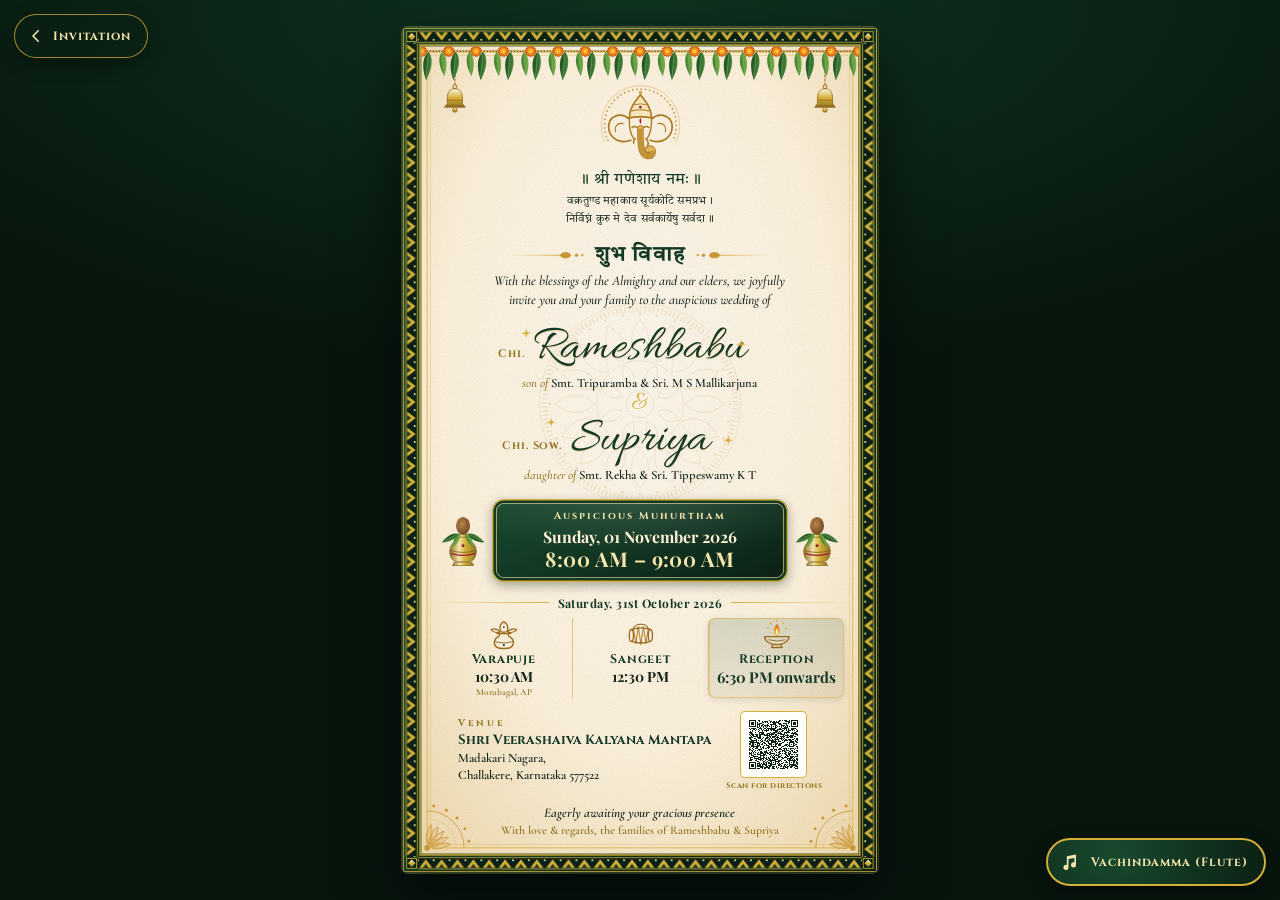
==== commit 9104d8b5: "Highlight Reception timing card and upgrade numerals to Playfair Display Bold" ====
--- a/card.html
+++ b/card.html
@@ -10,7 +10,7 @@
 <meta name="theme-color" content="#0B2014">
 <link rel="preconnect" href="https://fonts.googleapis.com">
 <link rel="preconnect" href="https://fonts.gstatic.com" crossorigin>
-<link rel="stylesheet" href="https://fonts.googleapis.com/css2?family=Allura&amp;family=Cinzel:wght@500;600;700&amp;family=Cormorant+Garamond:ital,wght@0,500;0,600;0,700;1,500;1,600&amp;family=Noto+Serif+Devanagari:wght@400;600;700&amp;family=Parisienne&amp;family=Playfair+Display:ital,wght@1,600&amp;family=Tiro+Devanagari+Sanskrit:ital@0;1&amp;display=swap">
+<link rel="stylesheet" href="https://fonts.googleapis.com/css2?family=Allura&amp;family=Cinzel:wght@500;600;700&amp;family=Cormorant+Garamond:ital,wght@0,500;0,600;0,700;1,500;1,600&amp;family=Noto+Serif+Devanagari:wght@400;600;700&amp;family=Parisienne&amp;family=Playfair+Display:ital,wght@0,600;0,700;1,600;1,700&amp;family=Tiro+Devanagari+Sanskrit:ital@0;1&amp;display=swap">
 <script>
 (function (html) {
   if (/[?&]export(?:[=&]|$)/.test(location.search)) html.classList.add('export');
@@ -33,6 +33,7 @@
   --f-names: "Allura", "Parisienne", "Playfair Display", cursive;
   --f-caps: "Cinzel", "Marcellus", Georgia, serif;
   --f-body: "Cormorant Garamond", Garamond, Georgia, serif;
+  --f-num: "Playfair Display", Georgia, serif;
   --f-kn: "Tiro Kannada", "Noto Serif Kannada", "Nirmala UI", Tunga, serif;
   --f-deva: "Tiro Devanagari Sanskrit", "Noto Serif Devanagari", "Noto Sans Devanagari", serif;
   /* One artboard unit. The card is designed at 540 x 960 units; cqw resolves against .card. */
@@ -138,11 +139,11 @@
 .plaque-label { display: flex; align-items: center; justify-content: center; gap: calc(8 * var(--u)); font-family: var(--f-caps); font-weight: 700; font-size: calc(11.5 * var(--u)); letter-spacing: .2em; color: var(--gold-light); }
 .plaque-label .kn { font-size: calc(14 * var(--u)); letter-spacing: 0; }
 .plaque-label .dot { width: calc(4 * var(--u)); height: calc(4 * var(--u)); background: var(--gold-light); transform: rotate(45deg); }
-.plaque-date { font-weight: 600; font-size: calc(17.5 * var(--u)); line-height: 1.2; margin-top: calc(4 * var(--u)); }
-.plaque-time { font-family: var(--f-caps); font-weight: 700; font-size: calc(22 * var(--u)); line-height: 1.2; letter-spacing: .03em; color: var(--gold-light); margin-top: calc(1 * var(--u)); }
+.plaque-date { font-family: var(--f-num); font-weight: 700; font-size: calc(18 * var(--u)); line-height: 1.2; margin-top: calc(4 * var(--u)); }
+.plaque-time { font-family: var(--f-num); font-weight: 700; font-size: calc(23 * var(--u)); line-height: 1.2; letter-spacing: .02em; color: var(--gold-light); margin-top: calc(1 * var(--u)); }
 
 /* 5. Events on 15th */
-.events-date { display: flex; align-items: center; gap: calc(10 * var(--u)); font-family: var(--f-caps); font-weight: 700; font-size: calc(13 * var(--u)); line-height: 1.2; letter-spacing: .1em; color: var(--maroon); }
+.events-date { display: flex; align-items: center; gap: calc(10 * var(--u)); font-family: var(--f-num); font-weight: 700; font-size: calc(13.5 * var(--u)); line-height: 1.2; letter-spacing: .04em; color: var(--maroon); }
 .events-date::before, .events-date::after { content: ""; flex: 1; height: calc(1 * var(--u)); background: linear-gradient(90deg, transparent, var(--gold)); }
 .events-date::after { background: linear-gradient(270deg, transparent, var(--gold)); }
 .event-list { list-style: none; display: grid; grid-template-columns: repeat(3, 1fr); margin-top: calc(9 * var(--u)); }
@@ -150,8 +151,17 @@
 .event + .event { border-left: calc(1 * var(--u)) solid rgba(201, 151, 58, .5); }
 .event-icon { width: calc(36 * var(--u)); height: calc(36 * var(--u)); overflow: visible; }
 .event-name { font-family: var(--f-caps); font-weight: 700; font-size: calc(14 * var(--u)); line-height: 1.2; letter-spacing: .06em; color: var(--maroon); margin-top: calc(4 * var(--u)); }
-.event-time { font-weight: 700; font-size: calc(16 * var(--u)); line-height: 1.2; color: var(--ink); margin-top: calc(1 * var(--u)); }
+.event-time { font-family: var(--f-num); font-weight: 700; font-size: calc(16 * var(--u)); line-height: 1.2; color: var(--ink); margin-top: calc(1 * var(--u)); }
 .event-loc { font-size: calc(10.5 * var(--u)); line-height: 1.2; font-weight: 600; color: var(--gold-deep); margin-top: calc(1.5 * var(--u)); text-align: center; }
+.event-list .event.event-reception {
+  border-radius: calc(8 * var(--u));
+  background: linear-gradient(180deg, rgba(20, 68, 42, .15), rgba(11, 32, 20, .06));
+  box-shadow: inset 0 0 0 calc(1 * var(--u)) rgba(212, 175, 55, .5), 0 calc(2 * var(--u)) calc(8 * var(--u)) rgba(11, 32, 20, .12);
+}
+.event-list .event.event-reception .event-time {
+  font-size: calc(17 * var(--u));
+  color: var(--maroon);
+}
 
 /* 6. Venue */
 .venue { display: flex; align-items: center; justify-content: center; gap: calc(16 * var(--u)); text-align: left; }
@@ -793,7 +803,7 @@
             <span class="event-name">Sangeet</span>
             <span class="event-time">12:30 PM</span>
           </li>
-          <li class="event">
+          <li class="event event-reception">
             <svg class="event-icon" viewBox="0 0 40 40" aria-hidden="true" focusable="false">
               <g class="flame">
                 <path d="M20 7.5C24.2 12.7 24.8 18.1 20 22.9C15.2 18.1 15.8 12.7 20 7.5Z" fill="url(#g-flame)"/>
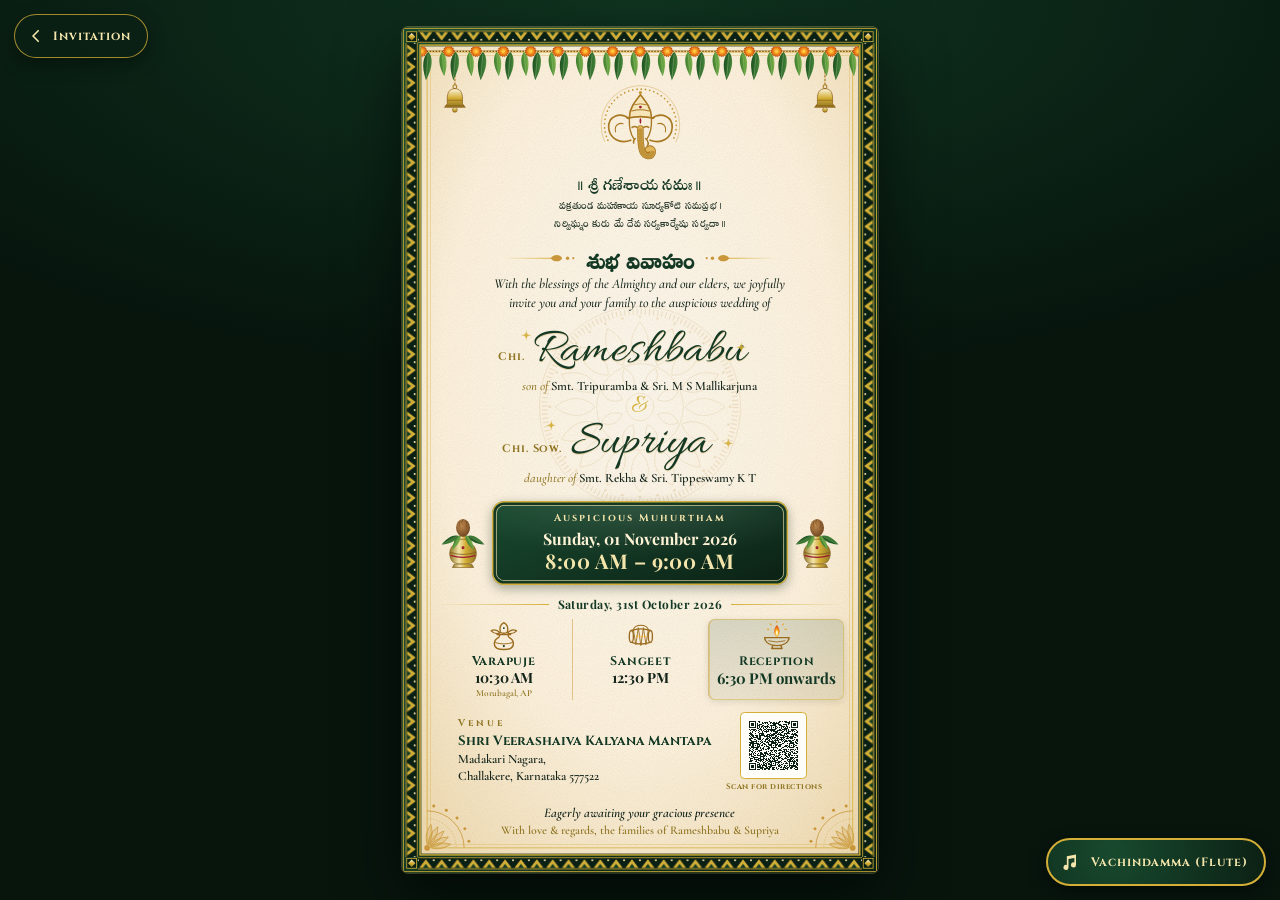
==== commit 05f07c64: "Implement multilingual script transition (Telugu -> Kannada -> Sanskrit) with traditional royal font" ====
--- a/card.html
+++ b/card.html
@@ -10,7 +10,7 @@
 <meta name="theme-color" content="#0B2014">
 <link rel="preconnect" href="https://fonts.googleapis.com">
 <link rel="preconnect" href="https://fonts.gstatic.com" crossorigin>
-<link rel="stylesheet" href="https://fonts.googleapis.com/css2?family=Allura&amp;family=Cinzel:wght@500;600;700&amp;family=Cormorant+Garamond:ital,wght@0,500;0,600;0,700;1,500;1,600&amp;family=Noto+Serif+Devanagari:wght@400;600;700&amp;family=Parisienne&amp;family=Playfair+Display:ital,wght@0,600;0,700;1,600;1,700&amp;family=Tiro+Devanagari+Sanskrit:ital@0;1&amp;display=swap">
+<link rel="stylesheet" href="https://fonts.googleapis.com/css2?family=Allura&amp;family=Cinzel:wght@500;600;700&amp;family=Cormorant+Garamond:ital,wght@0,500;0,600;0,700;1,500;1,600&amp;family=Noto+Serif+Devanagari:wght@400;600;700&amp;family=Noto+Serif+Kannada:wght@600;700&amp;family=Parisienne&amp;family=Playfair+Display:ital,wght@0,600;0,700;1,600;1,700&amp;family=Sree+Krushnadevaraya&amp;family=Tiro+Devanagari+Sanskrit:ital@0;1&amp;display=swap">
 <script>
 (function (html) {
   if (/[?&]export(?:[=&]|$)/.test(location.search)) html.classList.add('export');
@@ -34,8 +34,10 @@
   --f-caps: "Cinzel", "Marcellus", Georgia, serif;
   --f-body: "Cormorant Garamond", Garamond, Georgia, serif;
   --f-num: "Playfair Display", Georgia, serif;
-  --f-kn: "Tiro Kannada", "Noto Serif Kannada", "Nirmala UI", Tunga, serif;
+  --f-kn: "Noto Serif Kannada", "Tiro Kannada", serif;
+  --f-te: "Sree Krushnadevaraya", "Suranna", serif;
   --f-deva: "Tiro Devanagari Sanskrit", "Noto Serif Devanagari", "Noto Sans Devanagari", serif;
+  --f-sa: "Tiro Devanagari Sanskrit", "Noto Serif Devanagari", "Noto Sans Devanagari", serif;
   /* One artboard unit. The card is designed at 540 x 960 units; cqw resolves against .card. */
   --u: calc(100cqw / 540);
 }
@@ -96,13 +98,82 @@
 
 /* 1. Invocation */
 .ganesha { display: block; width: calc(94 * var(--u)); height: calc(94 * var(--u)); margin: 0 auto; overflow: visible; }
-.invoke { font-family: var(--f-deva); font-size: calc(18 * var(--u)); line-height: 1.3; color: var(--maroon); margin-top: calc(2 * var(--u)); letter-spacing: .04em; }
-.shloka { font-family: var(--f-deva); font-size: calc(12.5 * var(--u)); line-height: 1.6; color: var(--maroon-deep); opacity: .9; margin-top: calc(3 * var(--u)); letter-spacing: .02em; font-style: normal; }
+.invoke { font-size: calc(18 * var(--u)); line-height: 1.3; color: var(--maroon); margin-top: calc(2 * var(--u)); letter-spacing: .04em; }
+.shloka { font-size: calc(12.5 * var(--u)); line-height: 1.6; color: var(--maroon-deep); opacity: .9; margin-top: calc(3 * var(--u)); letter-spacing: .02em; font-style: normal; }
 
 /* 2. Title and lead */
-.title { display: flex; align-items: center; justify-content: center; gap: calc(10 * var(--u)); font-family: var(--f-deva); font-size: calc(24 * var(--u)); font-weight: 600; line-height: 1.3; color: var(--maroon); letter-spacing: .06em; }
+.title { display: flex; align-items: center; justify-content: center; gap: calc(10 * var(--u)); font-size: calc(24 * var(--u)); font-weight: 600; line-height: 1.3; color: var(--maroon); letter-spacing: .06em; }
 .title svg { flex: none; width: calc(84 * var(--u)); height: calc(14 * var(--u)); }
 .title svg:last-child { transform: scaleX(-1); }
+
+/* Multilingual Script Transition (Zero Layout Shift via CSS Grid) */
+.script-cycle {
+  display: inline-grid;
+  grid-template-areas: "cycle-stack";
+  align-items: center;
+  justify-items: center;
+  position: relative;
+  vertical-align: middle;
+}
+.script-cycle.is-block {
+  display: grid;
+  width: 100%;
+}
+.script-item {
+  grid-area: cycle-stack;
+  opacity: 0;
+  visibility: hidden;
+  transform: translateY(calc(3 * var(--u)));
+  filter: blur(calc(1.5 * var(--u)));
+  transition:
+    opacity .95s cubic-bezier(.25, 1, .5, 1),
+    transform .95s cubic-bezier(.25, 1, .5, 1),
+    filter .95s cubic-bezier(.25, 1, .5, 1),
+    visibility .95s;
+  pointer-events: none;
+  white-space: nowrap;
+}
+.shloka .script-item {
+  white-space: normal;
+  text-align: center;
+  width: 100%;
+}
+.script-item.is-active {
+  opacity: 1;
+  visibility: visible;
+  transform: translateY(0);
+  filter: blur(0);
+  pointer-events: auto;
+  position: relative;
+  z-index: 2;
+}
+.script-item.is-leaving {
+  opacity: 0;
+  visibility: visible;
+  transform: translateY(calc(-3 * var(--u)));
+  filter: blur(calc(1.5 * var(--u)));
+  pointer-events: none;
+  z-index: 1;
+}
+
+.script-item[lang="te"] { font-family: var(--f-te); letter-spacing: .02em; }
+.script-item[lang="kn"] { font-family: var(--f-kn); font-weight: 700; letter-spacing: .02em; }
+.script-item[lang="sa"] { font-family: var(--f-sa); letter-spacing: .03em; }
+
+.invoke .script-item[lang="te"] { font-size: 1.05em; }
+.title .script-item[lang="te"] { font-size: 1.06em; }
+.shloka .script-item[lang="te"] { font-size: 1.02em; }
+
+.invoke .script-item[lang="kn"] { font-size: 1.02em; }
+.title .script-item[lang="kn"] { font-size: 1.02em; }
+
+html.export .script-item:not(.is-active),
+html:not(.js) .script-item:not(:first-child) { display: none !important; }
+html.export .script-item.is-active,
+html:not(.js) .script-item:first-child {
+  opacity: 1 !important; visibility: visible !important;
+  transform: none !important; filter: none !important;
+}
 .lead { font-style: italic; font-weight: 500; font-size: calc(15.5 * var(--u)); line-height: 1.38; max-width: calc(430 * var(--u)); margin: calc(3 * var(--u)) auto 0; text-wrap: balance; }
 
 /* 3. Couple */
@@ -663,12 +734,32 @@
           <circle cx="60" cy="11" r="2.4" fill="#C9973A"/>
           <circle cx="60" cy="32" r="2" fill="#9B1B30"/>
         </svg>
-        <p class="invoke">॥ श्री गणेशाय नमः ॥</p>
-        <p class="shloka">वक्रतुण्ड महाकाय सूर्यकोटि समप्रभ ।<br>निर्विघ्नं कुरु मे देव सर्वकार्येषु सर्वदा ॥</p>
+        <p class="invoke">
+          <span class="script-cycle" data-script-cycle>
+            <span class="script-item is-active" data-lang="te" lang="te">॥ శ్రీ గణేశాయ నమః ॥</span>
+            <span class="script-item" data-lang="kn" lang="kn">॥ ಶ್ರೀ ಗಣೇಶಾಯ ನಮಃ ॥</span>
+            <span class="script-item" data-lang="sa" lang="sa">॥ श्री गणेशाय नमः ॥</span>
+          </span>
+        </p>
+        <div class="shloka">
+          <span class="script-cycle is-block" data-script-cycle>
+            <span class="script-item is-active" data-lang="te" lang="te">వక్రతుండ మహాకాయ సూర్యకోటి సమప్రభ ।<br>నిర్విఘ్నం కురు మే దేవ సర్వకార్యేషు సర్వదా ॥</span>
+            <span class="script-item" data-lang="kn" lang="kn">ವಕ್ರತುಂಡ ಮಹಾಕಾಯ ಸೂರ್ಯಕೋಟಿ ಸಮಪ್ರಭ ।<br>ನಿರ್ವಿಘ್ನಂ ಕುರು ಮೇ ದೇವ ಸರ್ವಕಾರ್ಯೇಷು ಸರ್ವದಾ ॥</span>
+            <span class="script-item" data-lang="sa" lang="sa">वक्रतुण्ड महाकाय सूर्यकोटि समप्रभ ।<br>निर्विघ्नं कुरु मे देव सर्वकार्येषु सर्वदा ॥</span>
+          </span>
+        </div>
       </header>
 
       <section class="intro">
-        <p class="title"><svg aria-hidden="true" focusable="false"><use href="#flourish"/></svg><span>शुभ विवाह</span><svg aria-hidden="true" focusable="false"><use href="#flourish"/></svg></p>
+        <p class="title">
+          <svg aria-hidden="true" focusable="false"><use href="#flourish"/></svg>
+          <span class="script-cycle" data-script-cycle>
+            <span class="script-item is-active" data-lang="te" lang="te">శుభ వివాహం</span>
+            <span class="script-item" data-lang="kn" lang="kn">ಶುಭ ವಿವಾಹ</span>
+            <span class="script-item" data-lang="sa" lang="sa">शुभ विवाह</span>
+          </span>
+          <svg aria-hidden="true" focusable="false"><use href="#flourish"/></svg>
+        </p>
         <p class="lead">With the blessings of the Almighty and our elders, we joyfully invite you and your family to the auspicious wedding of</p>
       </section>
 
@@ -1047,6 +1138,55 @@
   // On by default: this works right away after a tap on the invitation page in some browsers, and
   // otherwise with the guest's first tap.
   if (!musicOff) play();
+
+  /* ---------- Multilingual Script Transition (Telugu -> Kannada -> Sanskrit) ---------- */
+  (function initScriptCycler() {
+    var cycles = Array.prototype.slice.call(document.querySelectorAll('[data-script-cycle]'));
+    if (!cycles.length || document.documentElement.classList.contains('export')) return;
+
+    var currentIndex = 0;
+    var total = 3;
+    var cycleTimer = null;
+    var holdDuration = 4200;
+    var transitionDuration = 950;
+
+    function transitionStep() {
+      var prevIndex = currentIndex;
+      currentIndex = (currentIndex + 1) % total;
+
+      cycles.forEach(function (cycle) {
+        var items = Array.prototype.slice.call(cycle.querySelectorAll('.script-item'));
+        if (items.length < total) return;
+
+        var prevItem = items[prevIndex];
+        var nextItem = items[currentIndex];
+
+        if (prevItem) {
+          prevItem.classList.remove('is-active');
+          prevItem.classList.add('is-leaving');
+          setTimeout(function () {
+            prevItem.classList.remove('is-leaving');
+          }, transitionDuration);
+        }
+
+        if (nextItem) {
+          nextItem.classList.remove('is-leaving');
+          nextItem.classList.add('is-active');
+        }
+      });
+    }
+
+    cycleTimer = setInterval(transitionStep, holdDuration);
+
+    document.addEventListener('visibilitychange', function () {
+      if (document.hidden) {
+        if (cycleTimer) clearInterval(cycleTimer);
+        cycleTimer = null;
+      } else {
+        if (!cycleTimer) cycleTimer = setInterval(transitionStep, holdDuration);
+      }
+    });
+  })();
 })();
 </script>
 </body>
